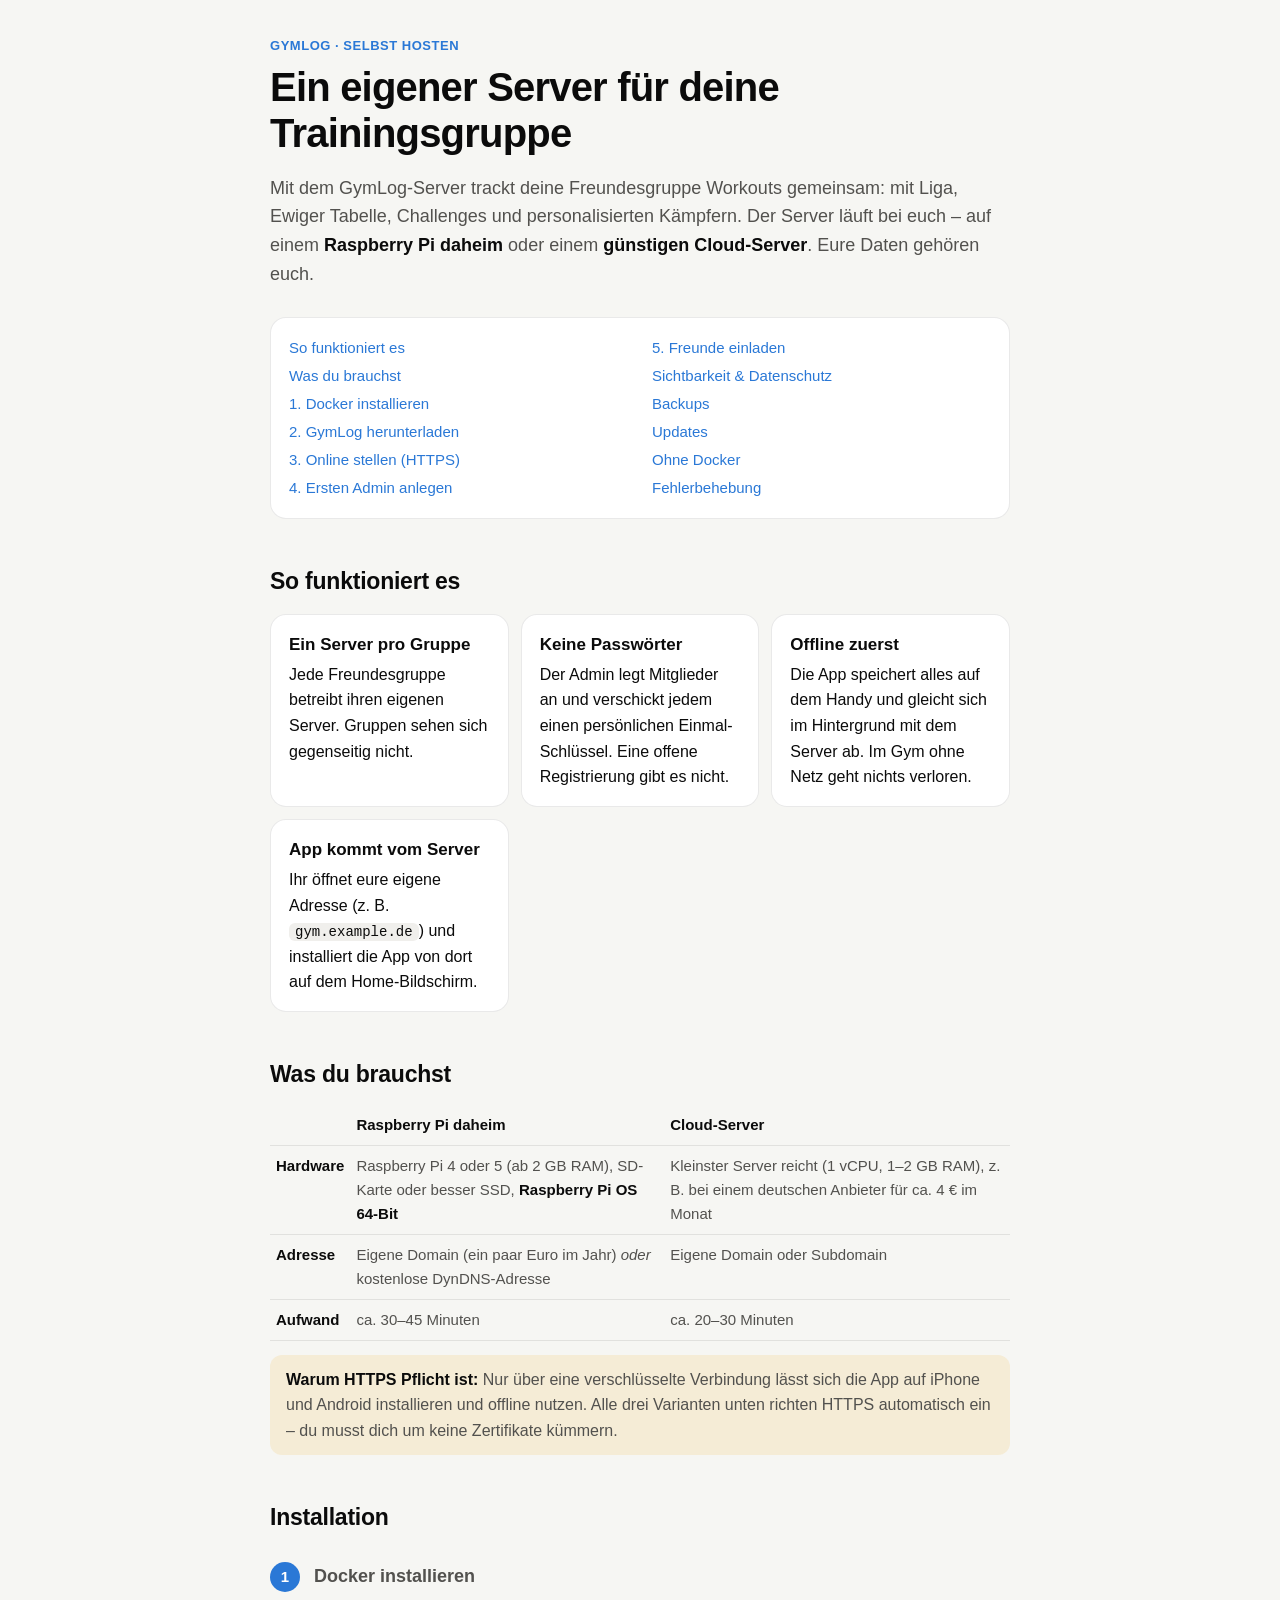
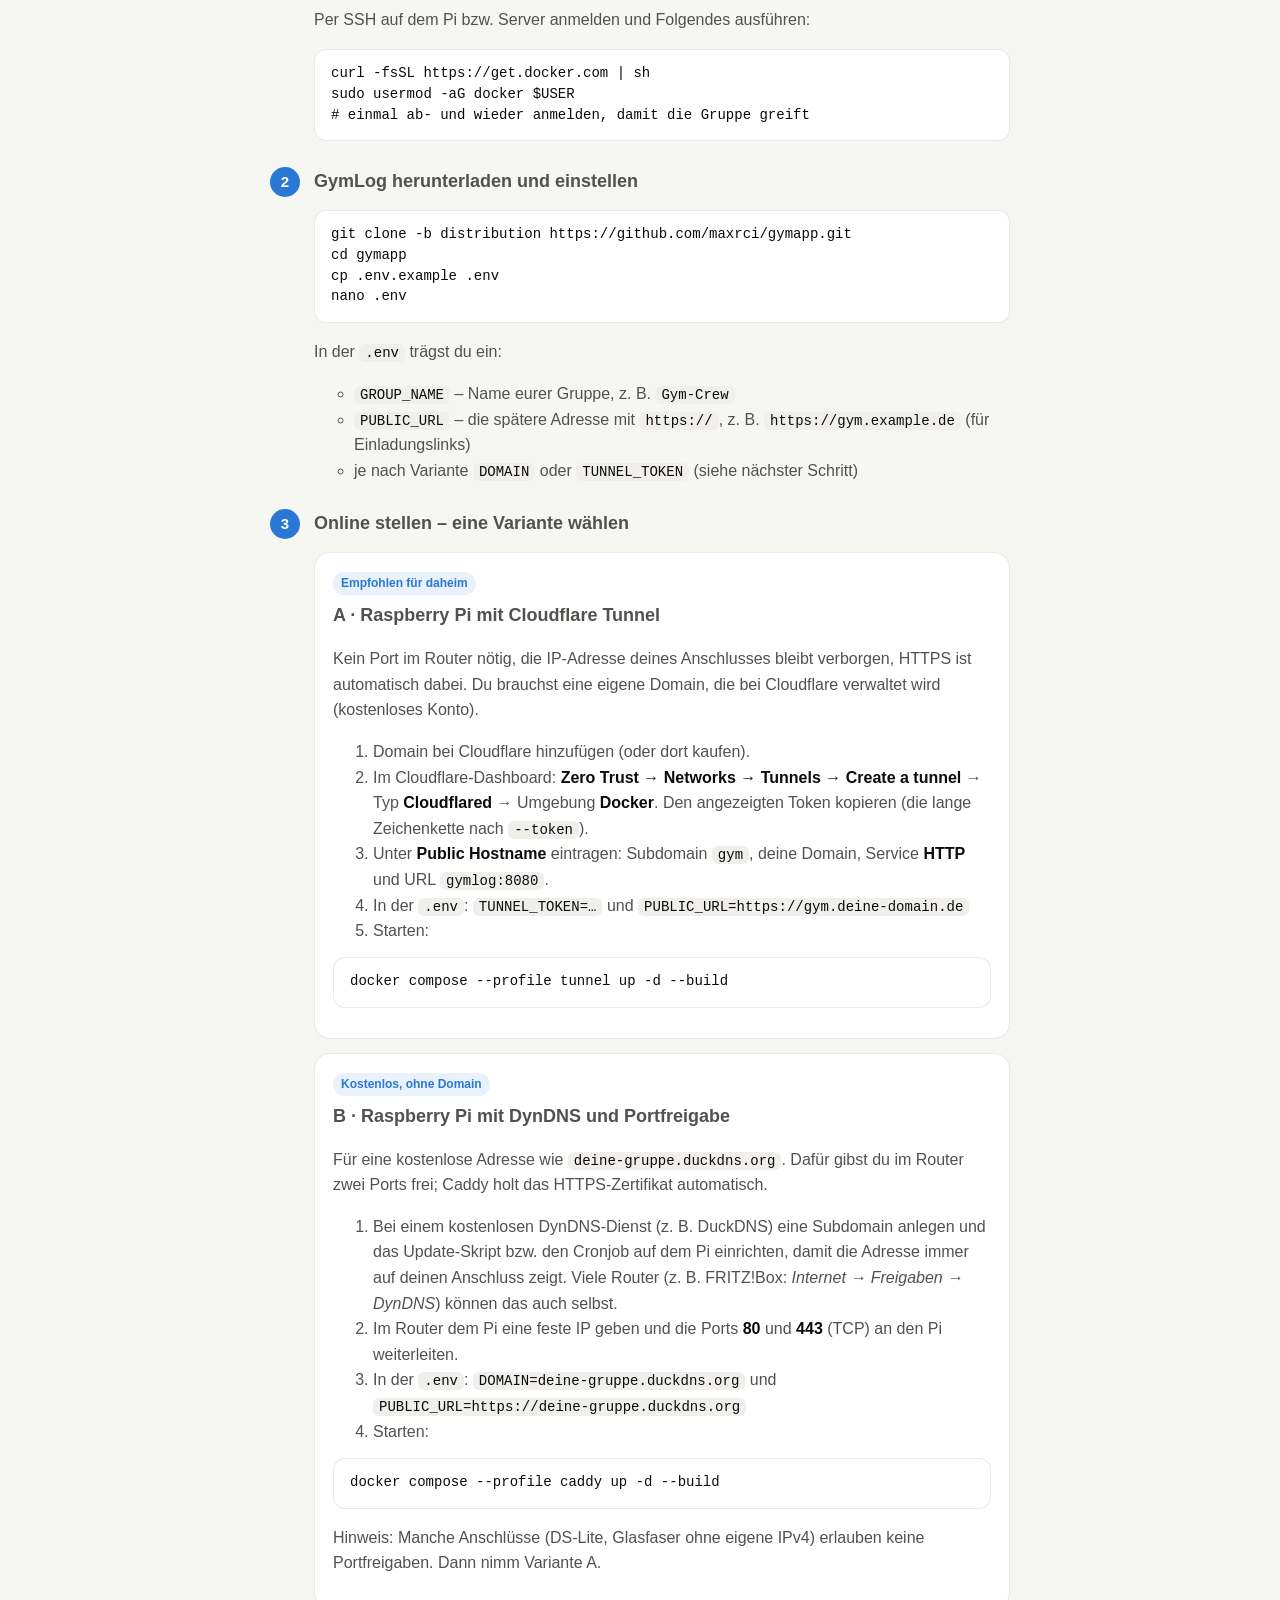
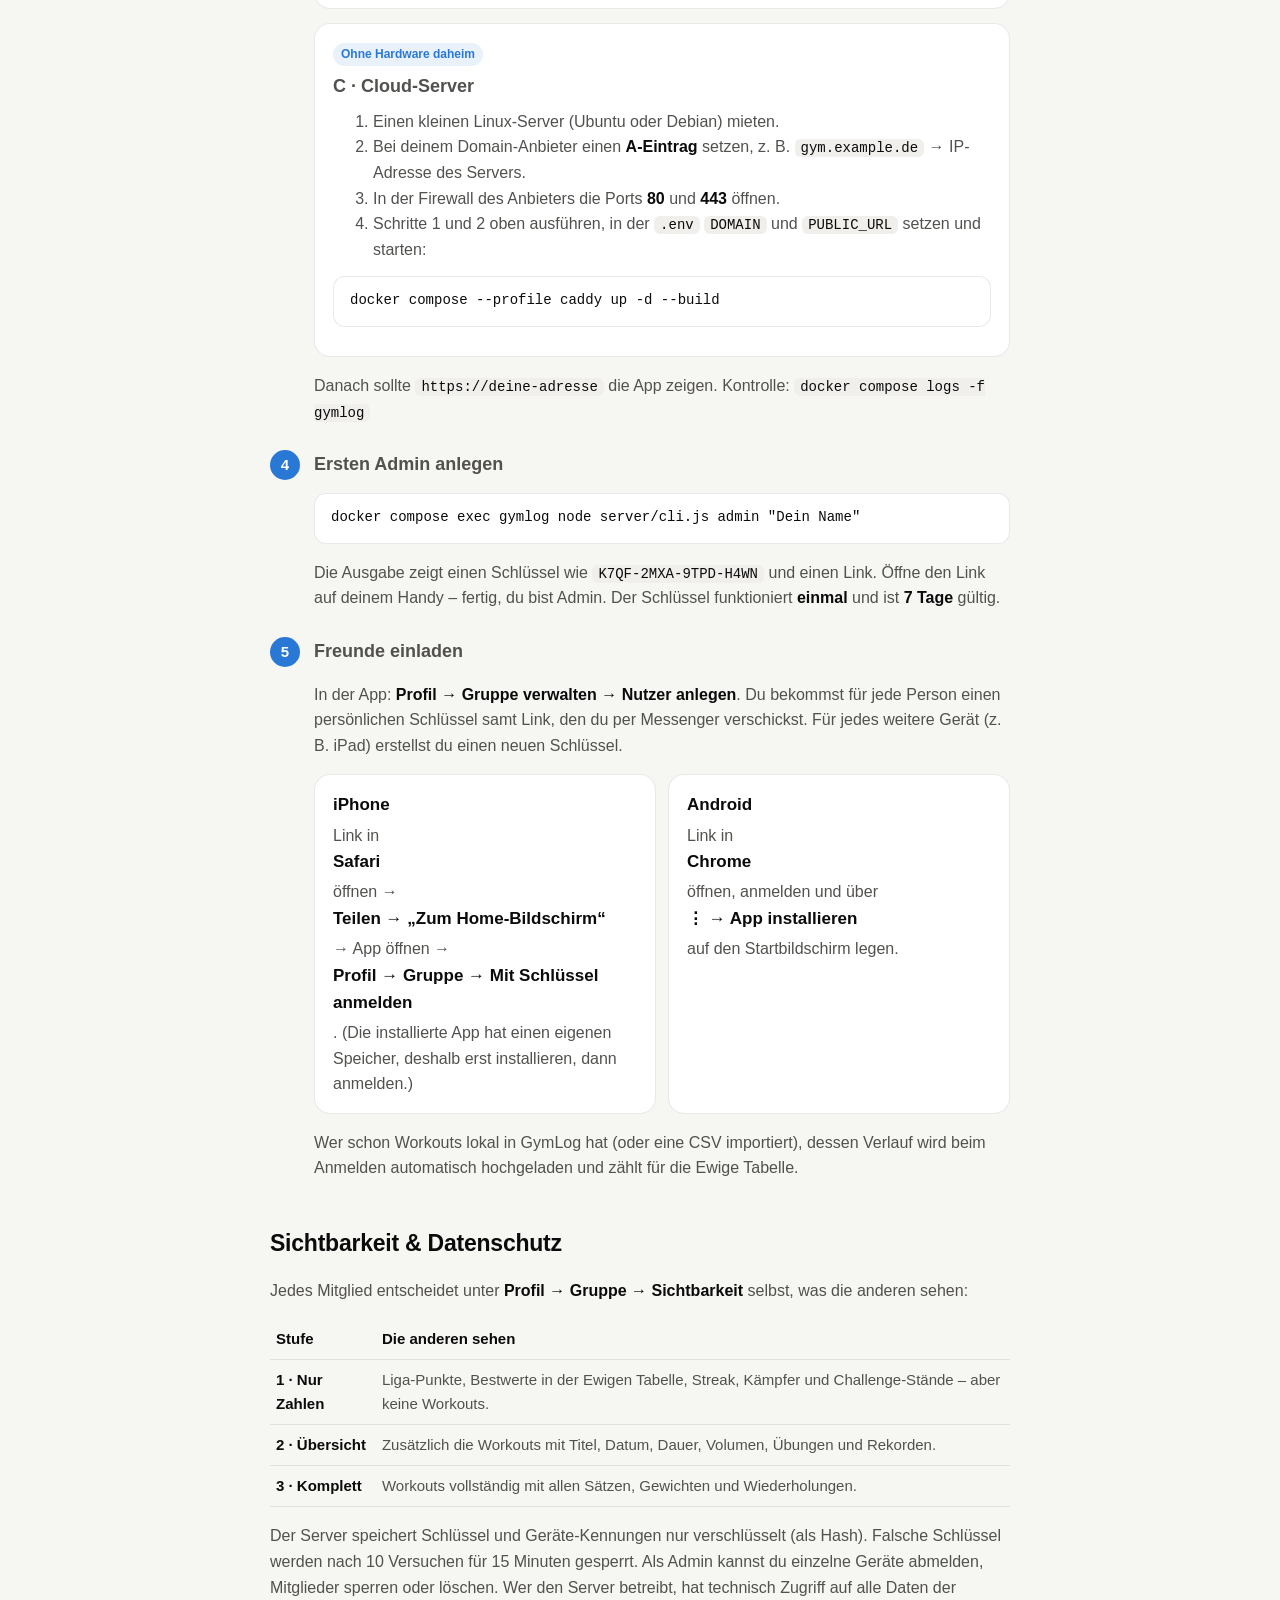
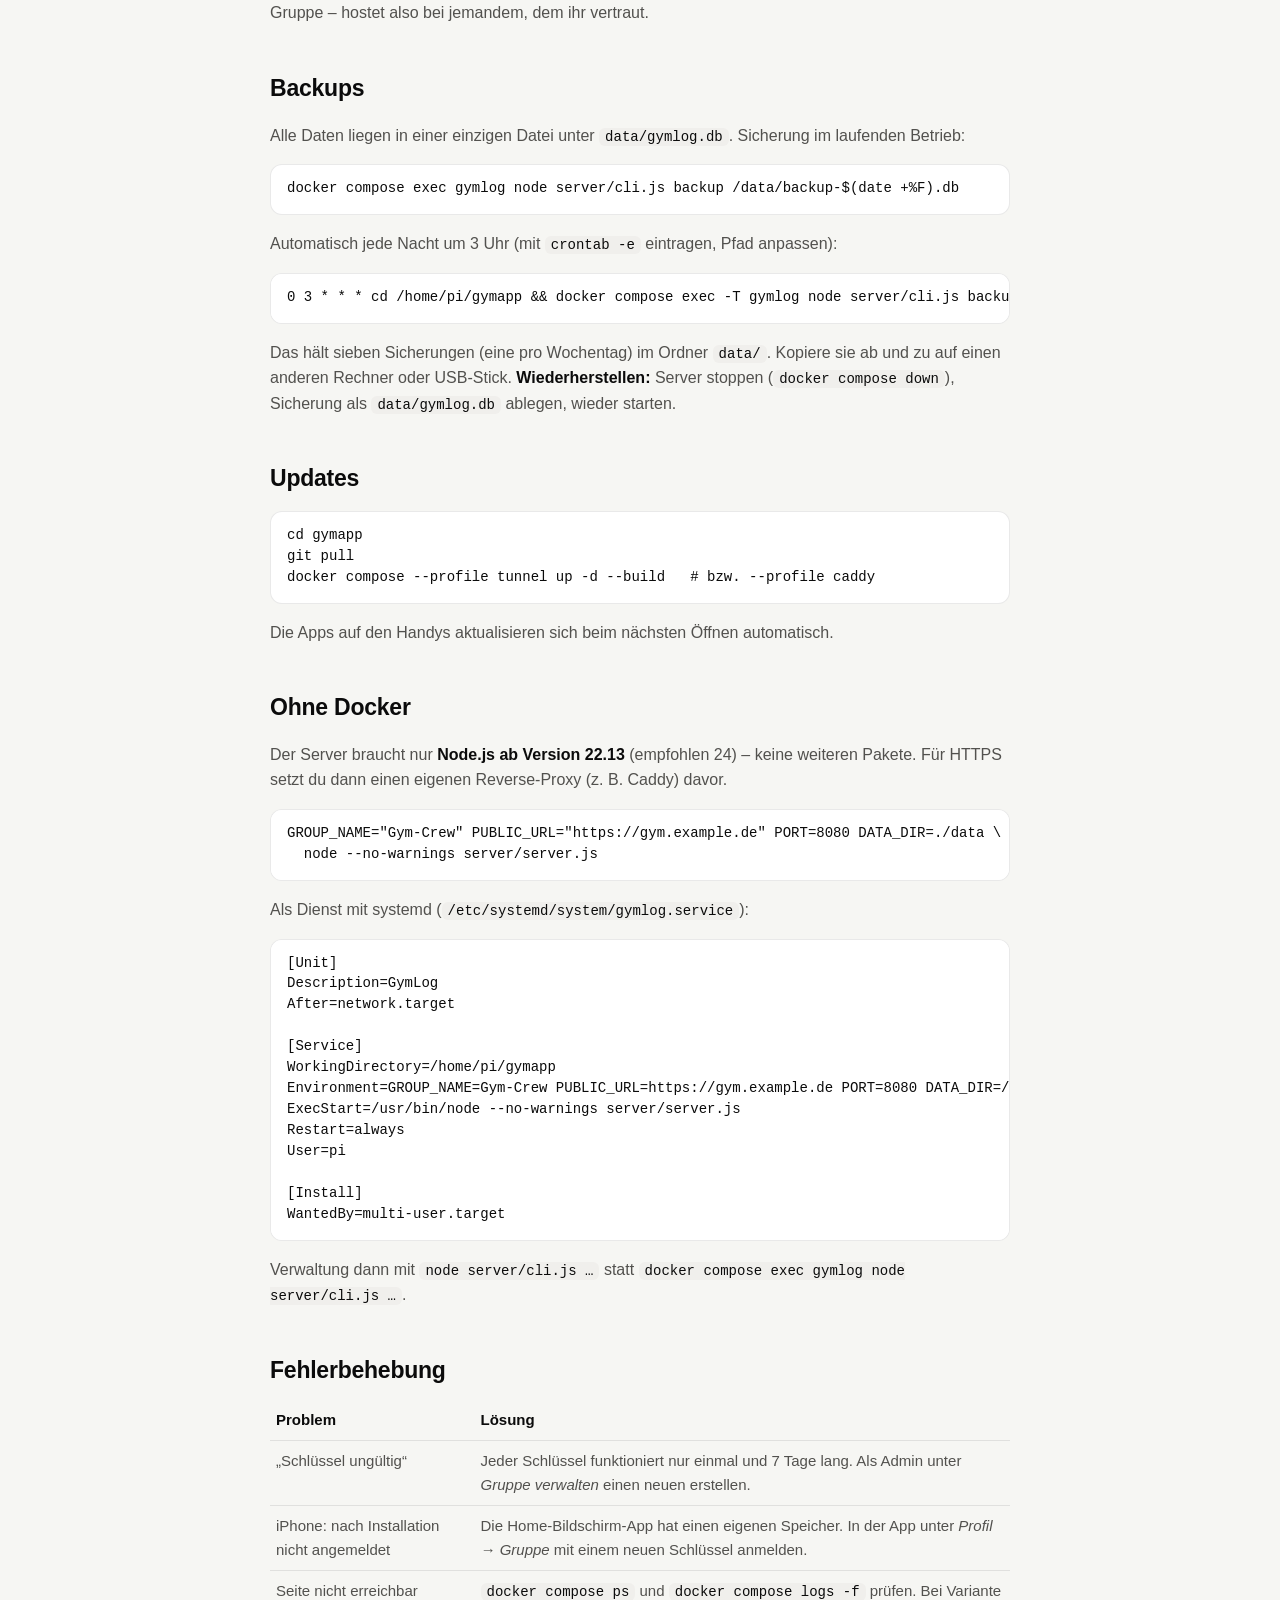
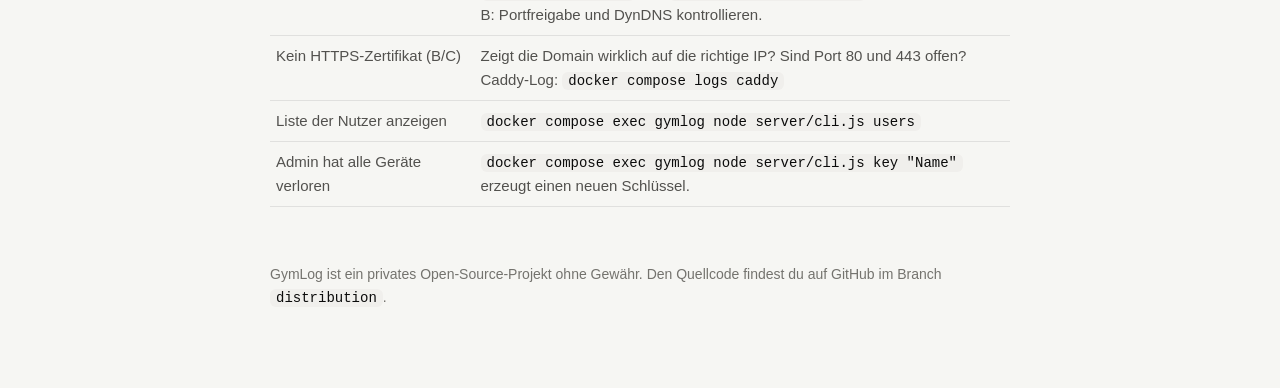
==== selfhost.html @ ef5fb6f0 "GymLog v3.0 (distribution): Gruppen-Server mit Schlüssel-Login, Sync, Liga, Ewiger Tabelle und Chall" ====
<!doctype html>
<html lang="de">
<head>
<meta charset="utf-8">
<meta name="viewport" content="width=device-width, initial-scale=1">
<title>GymLog selbst hosten – Anleitung für Freundesgruppen</title>
<meta name="description" content="Eigener GymLog-Server für deine Trainingsgruppe: auf dem Raspberry Pi daheim oder einem Cloud-Server.">
<link rel="icon" href="icons/icon-192.png">
<style>
  :root { --bg: #0e0e0d; --surface: #1a1a19; --surface-2: #232322; --line: rgba(255,255,255,.09); --text: #f0efec; --text-2: #c3c2b7; --muted: #898781; --accent: #3987e5; --accent-soft: rgba(57,135,229,.16); --gold: #fab219; --warn-soft: rgba(250,178,25,.12); }
  @media (prefers-color-scheme: light) { :root { --bg: #f6f6f3; --surface: #fff; --surface-2: #f0efec; --line: rgba(11,11,11,.09); --text: #0b0b0b; --text-2: #52514e; --muted: #74736e; --accent: #2a78d6; --accent-soft: rgba(42,120,214,.1); --gold: #b07400; --warn-soft: rgba(237,161,0,.12); } }
  * { box-sizing: border-box; }
  body { margin: 0; background: var(--bg); color: var(--text); font: 16px/1.6 -apple-system, BlinkMacSystemFont, "Segoe UI", Roboto, sans-serif; }
  main { max-width: 780px; margin: 0 auto; padding: 32px 20px 80px; }
  header { margin-bottom: 28px; }
  header small { color: var(--accent); font-weight: 700; letter-spacing: .04em; text-transform: uppercase; font-size: 13px; }
  h1 { font-size: clamp(28px, 6vw, 40px); line-height: 1.15; margin: 6px 0 10px; letter-spacing: -.02em; }
  h2 { font-size: 23px; margin: 44px 0 12px; letter-spacing: -.01em; }
  h3 { font-size: 18px; margin: 26px 0 8px; }
  p, li { color: var(--text-2); }
  b, strong { color: var(--text); }
  a { color: var(--accent); }
  code { font: 14px ui-monospace, SFMono-Regular, Menlo, monospace; background: var(--surface-2); padding: 1px 6px; border-radius: 6px; color: var(--text); }
  pre { background: var(--surface); border: 1px solid var(--line); border-radius: 12px; padding: 14px 16px; overflow-x: auto; font: 13.5px/1.55 ui-monospace, SFMono-Regular, Menlo, monospace; color: var(--text); }
  pre code { background: none; padding: 0; }
  .lead { font-size: 18px; }
  .card { background: var(--surface); border: 1px solid var(--line); border-radius: 16px; padding: 16px 18px; margin: 14px 0; }
  .note { background: var(--warn-soft); border-radius: 12px; padding: 12px 16px; margin: 14px 0; color: var(--text-2); }
  .grid { display: grid; grid-template-columns: repeat(auto-fit, minmax(210px, 1fr)); gap: 12px; margin: 14px 0; }
  .grid .card { margin: 0; }
  .grid .card b { display: block; font-size: 17px; margin-bottom: 4px; }
  .tag { display: inline-block; font-size: 12px; font-weight: 700; background: var(--accent-soft); color: var(--accent); padding: 2px 8px; border-radius: 99px; margin-bottom: 6px; }
  ol.steps { counter-reset: s; list-style: none; padding: 0; }
  ol.steps > li { counter-increment: s; position: relative; padding-left: 44px; margin: 18px 0; }
  ol.steps > li::before { content: counter(s); position: absolute; left: 0; top: 0; width: 30px; height: 30px; border-radius: 50%; background: var(--accent); color: #fff; font-weight: 800; display: grid; place-items: center; font-size: 15px; }
  nav.toc { columns: 2; column-gap: 24px; font-size: 15px; }
  nav.toc a { display: block; padding: 2px 0; text-decoration: none; }
  table { width: 100%; border-collapse: collapse; font-size: 15px; }
  th, td { text-align: left; padding: 8px 6px; border-bottom: 1px solid var(--line); vertical-align: top; color: var(--text-2); }
  th { color: var(--text); }
  footer { margin-top: 56px; color: var(--muted); font-size: 14px; }
</style>
</head>
<body>
<main>
<header>
  <small>GymLog · Selbst hosten</small>
  <h1>Ein eigener Server für deine Trainingsgruppe</h1>
  <p class="lead">Mit dem GymLog-Server trackt deine Freundesgruppe Workouts gemeinsam: mit Liga, Ewiger Tabelle, Challenges und personalisierten Kämpfern. Der Server läuft bei euch – auf einem <b>Raspberry Pi daheim</b> oder einem <b>günstigen Cloud-Server</b>. Eure Daten gehören euch.</p>
</header>

<nav class="toc card">
  <a href="#prinzip">So funktioniert es</a>
  <a href="#voraussetzungen">Was du brauchst</a>
  <a href="#docker">1. Docker installieren</a>
  <a href="#code">2. GymLog herunterladen</a>
  <a href="#https">3. Online stellen (HTTPS)</a>
  <a href="#admin">4. Ersten Admin anlegen</a>
  <a href="#einladen">5. Freunde einladen</a>
  <a href="#sichtbarkeit">Sichtbarkeit & Datenschutz</a>
  <a href="#backup">Backups</a>
  <a href="#update">Updates</a>
  <a href="#ohne-docker">Ohne Docker</a>
  <a href="#probleme">Fehlerbehebung</a>
</nav>

<h2 id="prinzip">So funktioniert es</h2>
<div class="grid">
  <div class="card"><b>Ein Server pro Gruppe</b>Jede Freundesgruppe betreibt ihren eigenen Server. Gruppen sehen sich gegenseitig nicht.</div>
  <div class="card"><b>Keine Passwörter</b>Der Admin legt Mitglieder an und verschickt jedem einen persönlichen Einmal-Schlüssel. Eine offene Registrierung gibt es nicht.</div>
  <div class="card"><b>Offline zuerst</b>Die App speichert alles auf dem Handy und gleicht sich im Hintergrund mit dem Server ab. Im Gym ohne Netz geht nichts verloren.</div>
  <div class="card"><b>App kommt vom Server</b>Ihr öffnet eure eigene Adresse (z. B. <code>gym.example.de</code>) und installiert die App von dort auf dem Home-Bildschirm.</div>
</div>

<h2 id="voraussetzungen">Was du brauchst</h2>
<table>
  <tr><th></th><th>Raspberry Pi daheim</th><th>Cloud-Server</th></tr>
  <tr><td><b>Hardware</b></td><td>Raspberry Pi 4 oder 5 (ab 2 GB RAM), SD-Karte oder besser SSD, <b>Raspberry Pi OS 64-Bit</b></td><td>Kleinster Server reicht (1 vCPU, 1–2 GB RAM), z. B. bei einem deutschen Anbieter für ca. 4 € im Monat</td></tr>
  <tr><td><b>Adresse</b></td><td>Eigene Domain (ein paar Euro im Jahr) <i>oder</i> kostenlose DynDNS-Adresse</td><td>Eigene Domain oder Subdomain</td></tr>
  <tr><td><b>Aufwand</b></td><td>ca. 30–45 Minuten</td><td>ca. 20–30 Minuten</td></tr>
</table>
<div class="note"><b>Warum HTTPS Pflicht ist:</b> Nur über eine verschlüsselte Verbindung lässt sich die App auf iPhone und Android installieren und offline nutzen. Alle drei Varianten unten richten HTTPS automatisch ein – du musst dich um keine Zertifikate kümmern.</div>

<h2>Installation</h2>
<ol class="steps">
<li id="docker"><h3>Docker installieren</h3>
<p>Per SSH auf dem Pi bzw. Server anmelden und Folgendes ausführen:</p>
<pre><code>curl -fsSL https://get.docker.com | sh
sudo usermod -aG docker $USER
# einmal ab- und wieder anmelden, damit die Gruppe greift</code></pre>
</li>

<li id="code"><h3>GymLog herunterladen und einstellen</h3>
<pre><code>git clone -b distribution https://github.com/maxrci/gymapp.git
cd gymapp
cp .env.example .env
nano .env</code></pre>
<p>In der <code>.env</code> trägst du ein:</p>
<ul>
  <li><code>GROUP_NAME</code> – Name eurer Gruppe, z. B. <code>Gym-Crew</code></li>
  <li><code>PUBLIC_URL</code> – die spätere Adresse mit <code>https://</code>, z. B. <code>https://gym.example.de</code> (für Einladungslinks)</li>
  <li>je nach Variante <code>DOMAIN</code> oder <code>TUNNEL_TOKEN</code> (siehe nächster Schritt)</li>
</ul>
</li>

<li id="https"><h3>Online stellen – eine Variante wählen</h3>

<div class="card"><span class="tag">Empfohlen für daheim</span>
<h3 style="margin-top:0">A · Raspberry Pi mit Cloudflare Tunnel</h3>
<p>Kein Port im Router nötig, die IP-Adresse deines Anschlusses bleibt verborgen, HTTPS ist automatisch dabei. Du brauchst eine eigene Domain, die bei Cloudflare verwaltet wird (kostenloses Konto).</p>
<ol>
  <li>Domain bei Cloudflare hinzufügen (oder dort kaufen).</li>
  <li>Im Cloudflare-Dashboard: <b>Zero Trust → Networks → Tunnels → Create a tunnel</b> → Typ <b>Cloudflared</b> → Umgebung <b>Docker</b>. Den angezeigten Token kopieren (die lange Zeichenkette nach <code>--token</code>).</li>
  <li>Unter <b>Public Hostname</b> eintragen: Subdomain <code>gym</code>, deine Domain, Service <b>HTTP</b> und URL <code>gymlog:8080</code>.</li>
  <li>In der <code>.env</code>: <code>TUNNEL_TOKEN=…</code> und <code>PUBLIC_URL=https://gym.deine-domain.de</code></li>
  <li>Starten:</li>
</ol>
<pre><code>docker compose --profile tunnel up -d --build</code></pre>
</div>

<div class="card"><span class="tag">Kostenlos, ohne Domain</span>
<h3 style="margin-top:0">B · Raspberry Pi mit DynDNS und Portfreigabe</h3>
<p>Für eine kostenlose Adresse wie <code>deine-gruppe.duckdns.org</code>. Dafür gibst du im Router zwei Ports frei; Caddy holt das HTTPS-Zertifikat automatisch.</p>
<ol>
  <li>Bei einem kostenlosen DynDNS-Dienst (z. B. DuckDNS) eine Subdomain anlegen und das Update-Skript bzw. den Cronjob auf dem Pi einrichten, damit die Adresse immer auf deinen Anschluss zeigt. Viele Router (z. B. FRITZ!Box: <i>Internet → Freigaben → DynDNS</i>) können das auch selbst.</li>
  <li>Im Router dem Pi eine feste IP geben und die Ports <b>80</b> und <b>443</b> (TCP) an den Pi weiterleiten.</li>
  <li>In der <code>.env</code>: <code>DOMAIN=deine-gruppe.duckdns.org</code> und <code>PUBLIC_URL=https://deine-gruppe.duckdns.org</code></li>
  <li>Starten:</li>
</ol>
<pre><code>docker compose --profile caddy up -d --build</code></pre>
<p>Hinweis: Manche Anschlüsse (DS-Lite, Glasfaser ohne eigene IPv4) erlauben keine Portfreigaben. Dann nimm Variante A.</p>
</div>

<div class="card"><span class="tag">Ohne Hardware daheim</span>
<h3 style="margin-top:0">C · Cloud-Server</h3>
<ol>
  <li>Einen kleinen Linux-Server (Ubuntu oder Debian) mieten.</li>
  <li>Bei deinem Domain-Anbieter einen <b>A-Eintrag</b> setzen, z. B. <code>gym.example.de</code> → IP-Adresse des Servers.</li>
  <li>In der Firewall des Anbieters die Ports <b>80</b> und <b>443</b> öffnen.</li>
  <li>Schritte 1 und 2 oben ausführen, in der <code>.env</code> <code>DOMAIN</code> und <code>PUBLIC_URL</code> setzen und starten:</li>
</ol>
<pre><code>docker compose --profile caddy up -d --build</code></pre>
</div>

<p>Danach sollte <code>https://deine-adresse</code> die App zeigen. Kontrolle: <code>docker compose logs -f gymlog</code></p>
</li>

<li id="admin"><h3>Ersten Admin anlegen</h3>
<pre><code>docker compose exec gymlog node server/cli.js admin "Dein Name"</code></pre>
<p>Die Ausgabe zeigt einen Schlüssel wie <code>K7QF-2MXA-9TPD-H4WN</code> und einen Link. Öffne den Link auf deinem Handy – fertig, du bist Admin. Der Schlüssel funktioniert <b>einmal</b> und ist <b>7 Tage</b> gültig.</p>
</li>

<li id="einladen"><h3>Freunde einladen</h3>
<p>In der App: <b>Profil → Gruppe verwalten → Nutzer anlegen</b>. Du bekommst für jede Person einen persönlichen Schlüssel samt Link, den du per Messenger verschickst. Für jedes weitere Gerät (z. B. iPad) erstellst du einen neuen Schlüssel.</p>
<div class="grid">
  <div class="card"><b>iPhone</b>Link in <b>Safari</b> öffnen → <b>Teilen → „Zum Home-Bildschirm“</b> → App öffnen → <b>Profil → Gruppe → Mit Schlüssel anmelden</b>. (Die installierte App hat einen eigenen Speicher, deshalb erst installieren, dann anmelden.)</div>
  <div class="card"><b>Android</b>Link in <b>Chrome</b> öffnen, anmelden und über <b>⋮ → App installieren</b> auf den Startbildschirm legen.</div>
</div>
<p>Wer schon Workouts lokal in GymLog hat (oder eine CSV importiert), dessen Verlauf wird beim Anmelden automatisch hochgeladen und zählt für die Ewige Tabelle.</p>
</li>
</ol>

<h2 id="sichtbarkeit">Sichtbarkeit & Datenschutz</h2>
<p>Jedes Mitglied entscheidet unter <b>Profil → Gruppe → Sichtbarkeit</b> selbst, was die anderen sehen:</p>
<table>
  <tr><th>Stufe</th><th>Die anderen sehen</th></tr>
  <tr><td><b>1 · Nur Zahlen</b></td><td>Liga-Punkte, Bestwerte in der Ewigen Tabelle, Streak, Kämpfer und Challenge-Stände – aber keine Workouts.</td></tr>
  <tr><td><b>2 · Übersicht</b></td><td>Zusätzlich die Workouts mit Titel, Datum, Dauer, Volumen, Übungen und Rekorden.</td></tr>
  <tr><td><b>3 · Komplett</b></td><td>Workouts vollständig mit allen Sätzen, Gewichten und Wiederholungen.</td></tr>
</table>
<p>Der Server speichert Schlüssel und Geräte-Kennungen nur verschlüsselt (als Hash). Falsche Schlüssel werden nach 10 Versuchen für 15 Minuten gesperrt. Als Admin kannst du einzelne Geräte abmelden, Mitglieder sperren oder löschen. Wer den Server betreibt, hat technisch Zugriff auf alle Daten der Gruppe – hostet also bei jemandem, dem ihr vertraut.</p>

<h2 id="backup">Backups</h2>
<p>Alle Daten liegen in einer einzigen Datei unter <code>data/gymlog.db</code>. Sicherung im laufenden Betrieb:</p>
<pre><code>docker compose exec gymlog node server/cli.js backup /data/backup-$(date +%F).db</code></pre>
<p>Automatisch jede Nacht um 3 Uhr (mit <code>crontab -e</code> eintragen, Pfad anpassen):</p>
<pre><code>0 3 * * * cd /home/pi/gymapp &amp;&amp; docker compose exec -T gymlog node server/cli.js backup /data/backup-$(date +\%a).db</code></pre>
<p>Das hält sieben Sicherungen (eine pro Wochentag) im Ordner <code>data/</code>. Kopiere sie ab und zu auf einen anderen Rechner oder USB-Stick. <b>Wiederherstellen:</b> Server stoppen (<code>docker compose down</code>), Sicherung als <code>data/gymlog.db</code> ablegen, wieder starten.</p>

<h2 id="update">Updates</h2>
<pre><code>cd gymapp
git pull
docker compose --profile tunnel up -d --build   # bzw. --profile caddy</code></pre>
<p>Die Apps auf den Handys aktualisieren sich beim nächsten Öffnen automatisch.</p>

<h2 id="ohne-docker">Ohne Docker</h2>
<p>Der Server braucht nur <b>Node.js ab Version 22.13</b> (empfohlen 24) – keine weiteren Pakete. Für HTTPS setzt du dann einen eigenen Reverse-Proxy (z. B. Caddy) davor.</p>
<pre><code>GROUP_NAME="Gym-Crew" PUBLIC_URL="https://gym.example.de" PORT=8080 DATA_DIR=./data \
  node --no-warnings server/server.js</code></pre>
<p>Als Dienst mit systemd (<code>/etc/systemd/system/gymlog.service</code>):</p>
<pre><code>[Unit]
Description=GymLog
After=network.target

[Service]
WorkingDirectory=/home/pi/gymapp
Environment=GROUP_NAME=Gym-Crew PUBLIC_URL=https://gym.example.de PORT=8080 DATA_DIR=/home/pi/gymapp/data
ExecStart=/usr/bin/node --no-warnings server/server.js
Restart=always
User=pi

[Install]
WantedBy=multi-user.target</code></pre>
<p>Verwaltung dann mit <code>node server/cli.js …</code> statt <code>docker compose exec gymlog node server/cli.js …</code>.</p>

<h2 id="probleme">Fehlerbehebung</h2>
<table>
  <tr><th>Problem</th><th>Lösung</th></tr>
  <tr><td>„Schlüssel ungültig“</td><td>Jeder Schlüssel funktioniert nur einmal und 7 Tage lang. Als Admin unter <i>Gruppe verwalten</i> einen neuen erstellen.</td></tr>
  <tr><td>iPhone: nach Installation nicht angemeldet</td><td>Die Home-Bildschirm-App hat einen eigenen Speicher. In der App unter <i>Profil → Gruppe</i> mit einem neuen Schlüssel anmelden.</td></tr>
  <tr><td>Seite nicht erreichbar</td><td><code>docker compose ps</code> und <code>docker compose logs -f</code> prüfen. Bei Variante B: Portfreigabe und DynDNS kontrollieren.</td></tr>
  <tr><td>Kein HTTPS-Zertifikat (B/C)</td><td>Zeigt die Domain wirklich auf die richtige IP? Sind Port 80 und 443 offen? Caddy-Log: <code>docker compose logs caddy</code></td></tr>
  <tr><td>Liste der Nutzer anzeigen</td><td><code>docker compose exec gymlog node server/cli.js users</code></td></tr>
  <tr><td>Admin hat alle Geräte verloren</td><td><code>docker compose exec gymlog node server/cli.js key "Name"</code> erzeugt einen neuen Schlüssel.</td></tr>
</table>

<footer>GymLog ist ein privates Open-Source-Projekt ohne Gewähr. Den Quellcode findest du auf GitHub im Branch <code>distribution</code>.</footer>
</main>
</body>
</html>
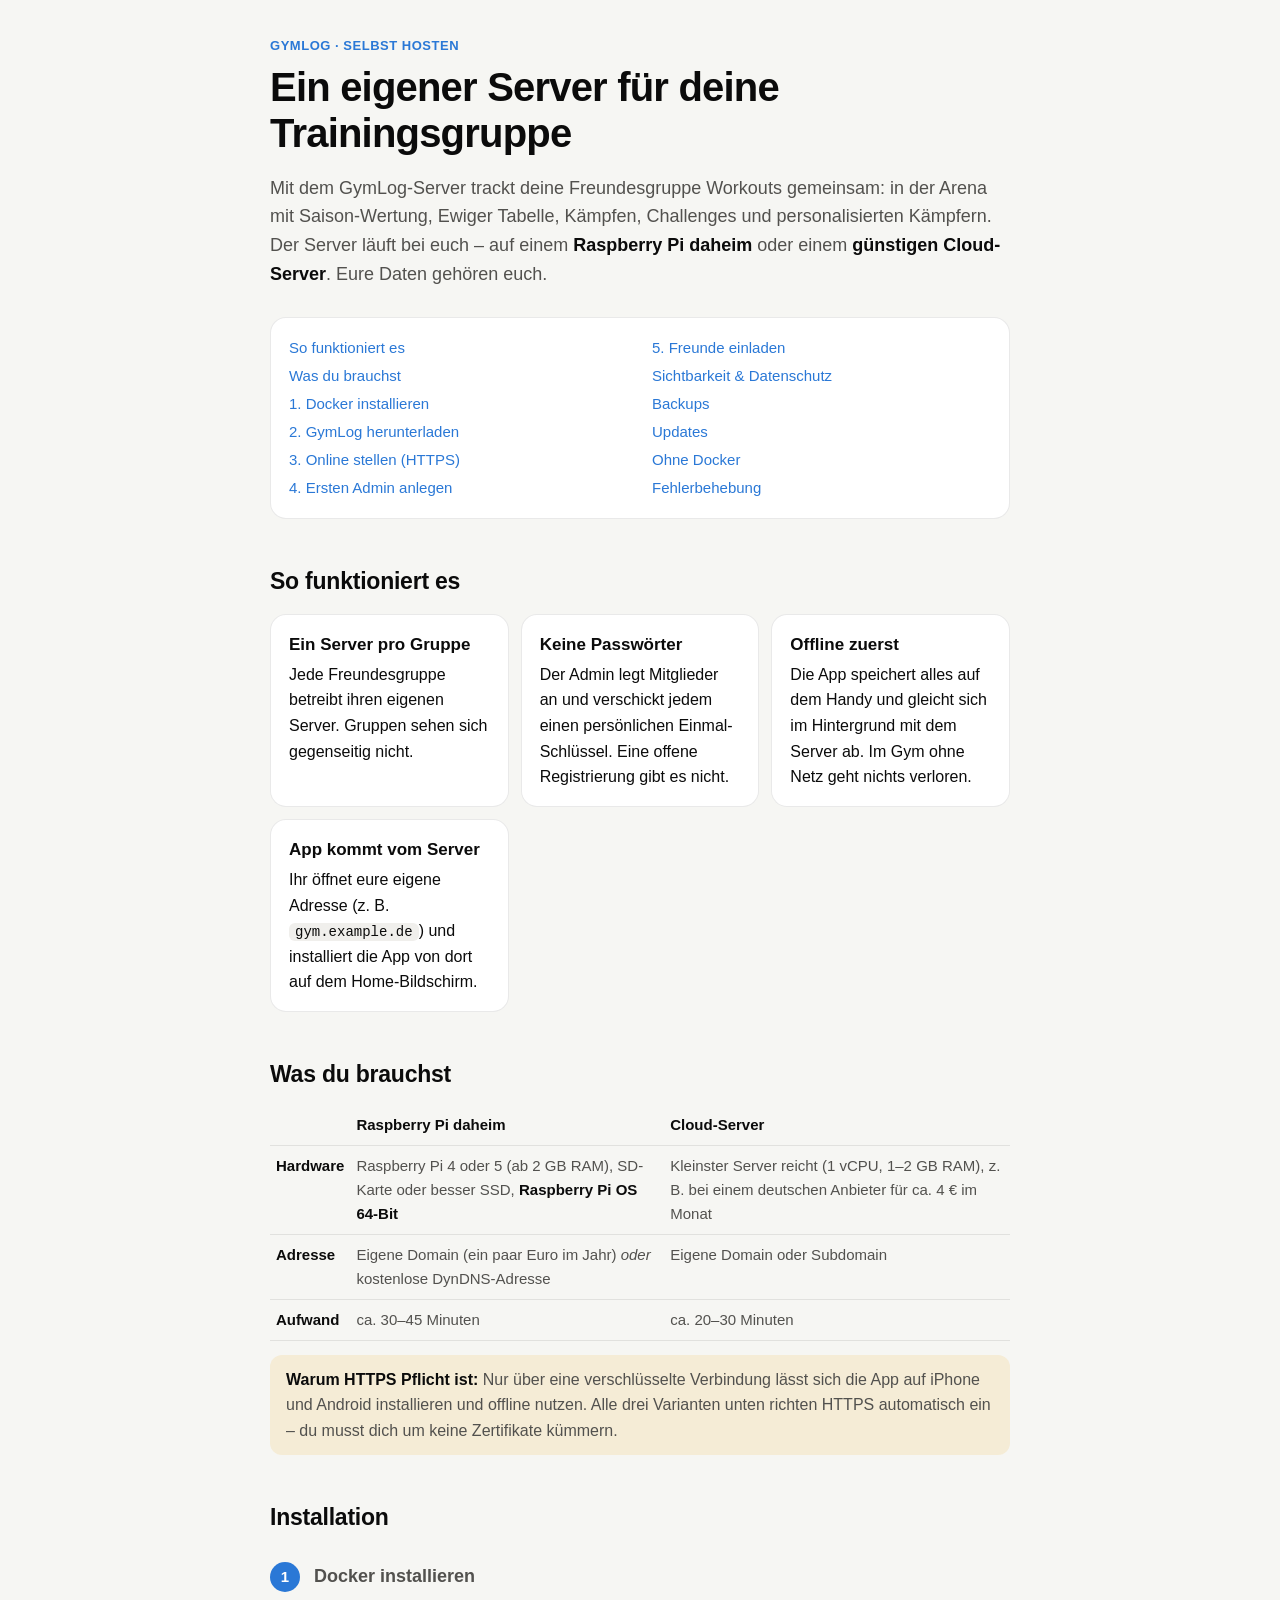
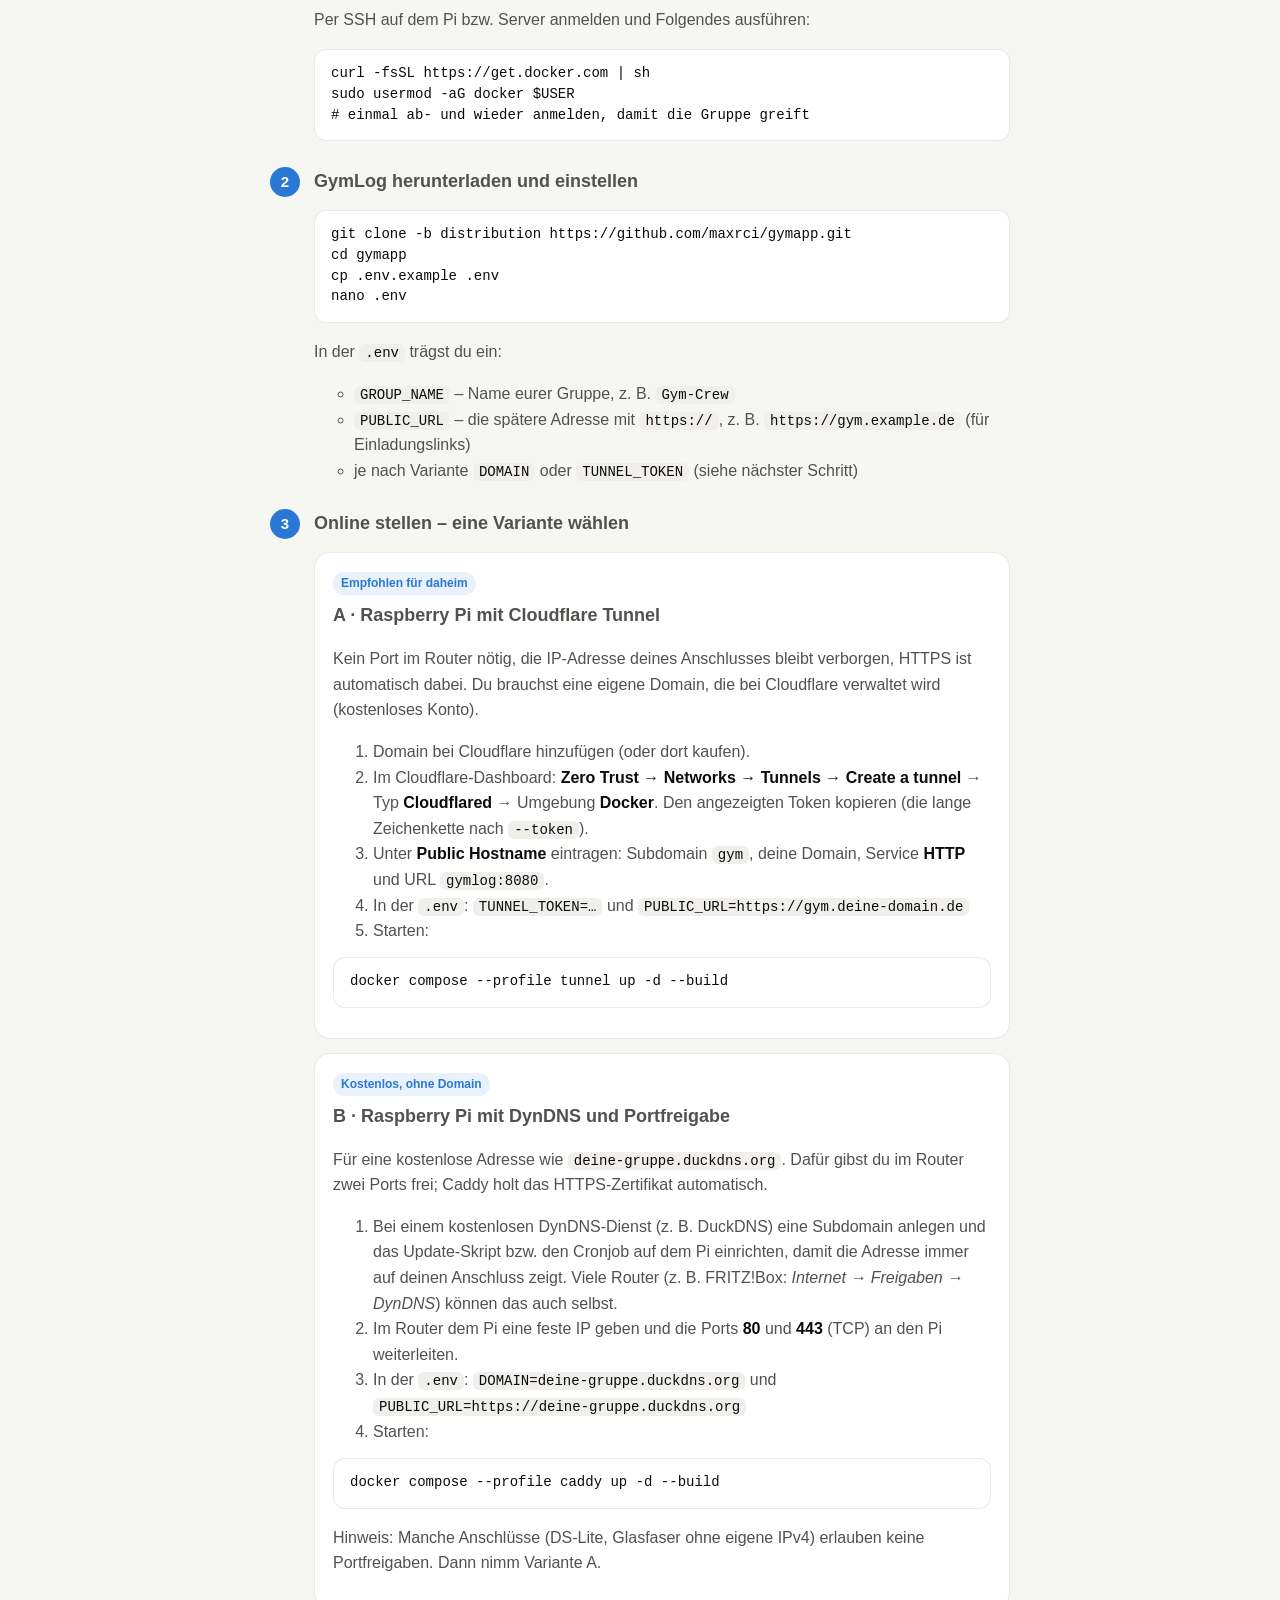
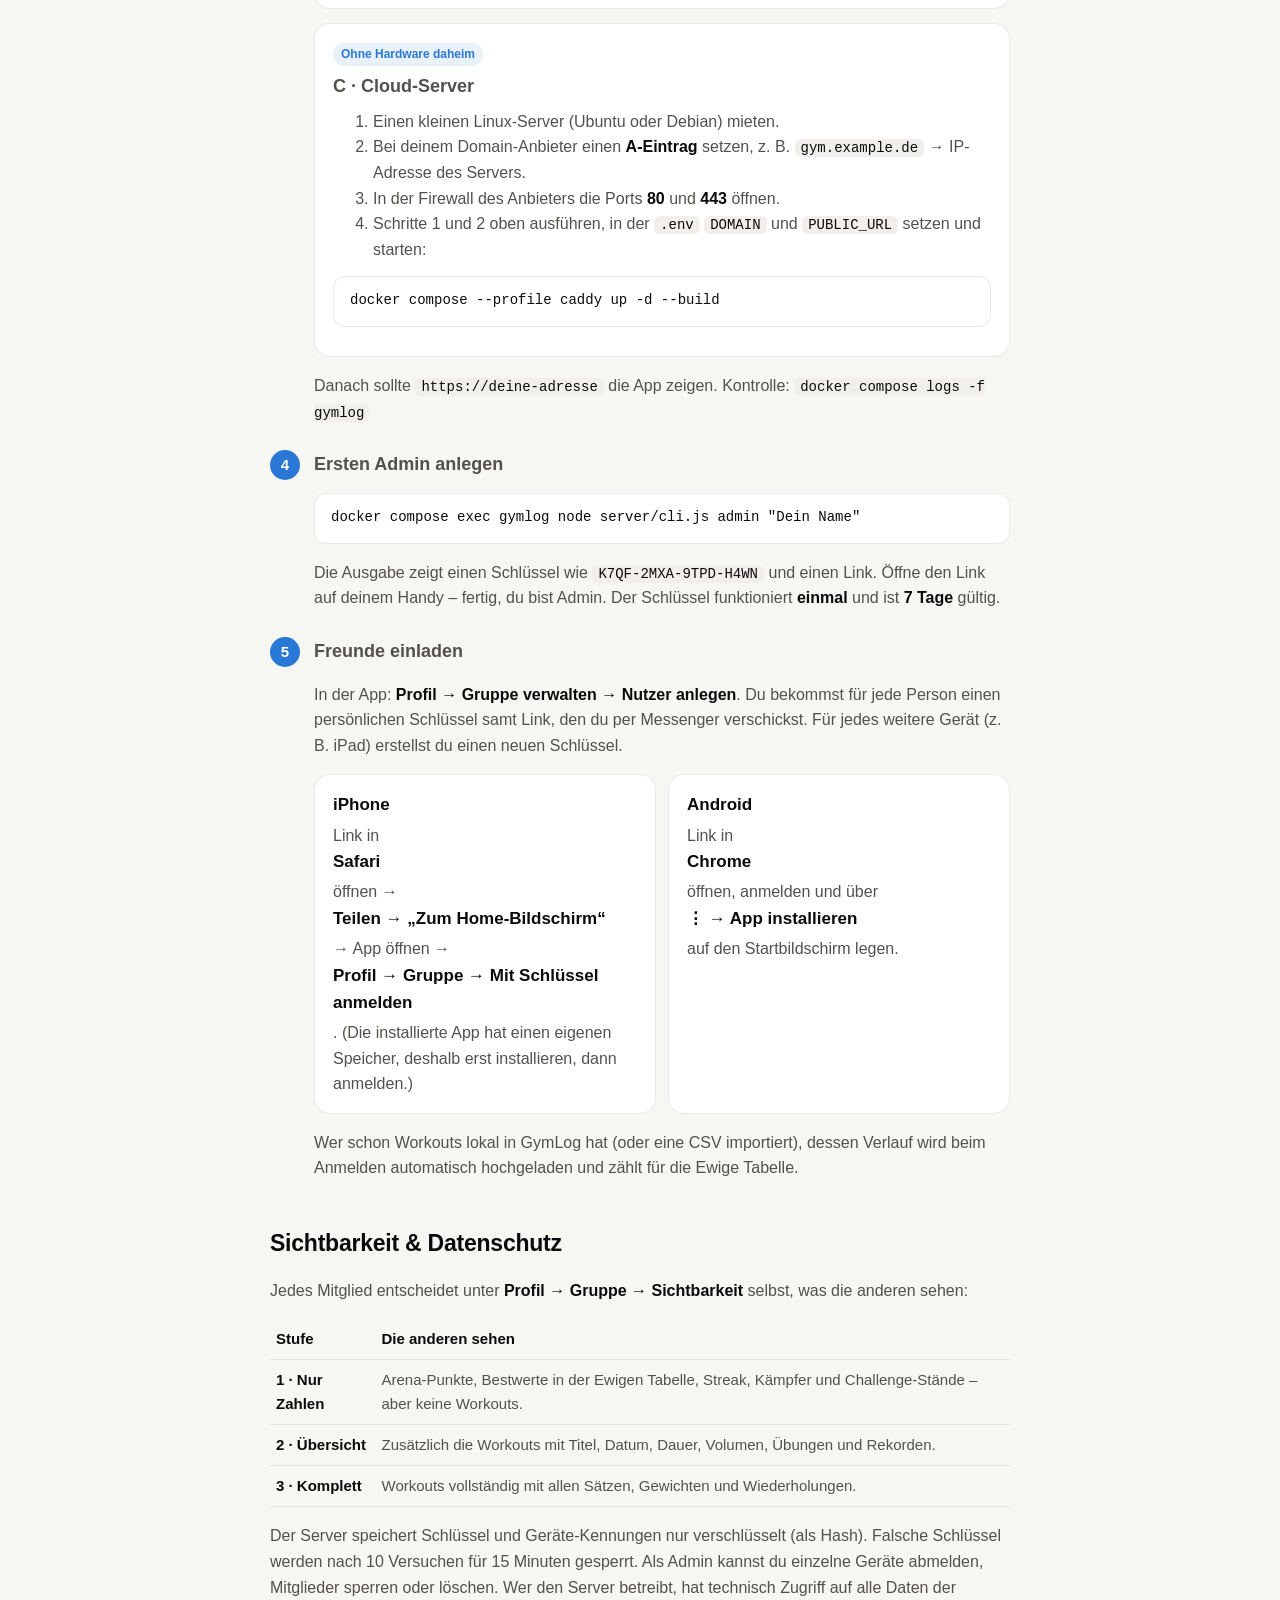
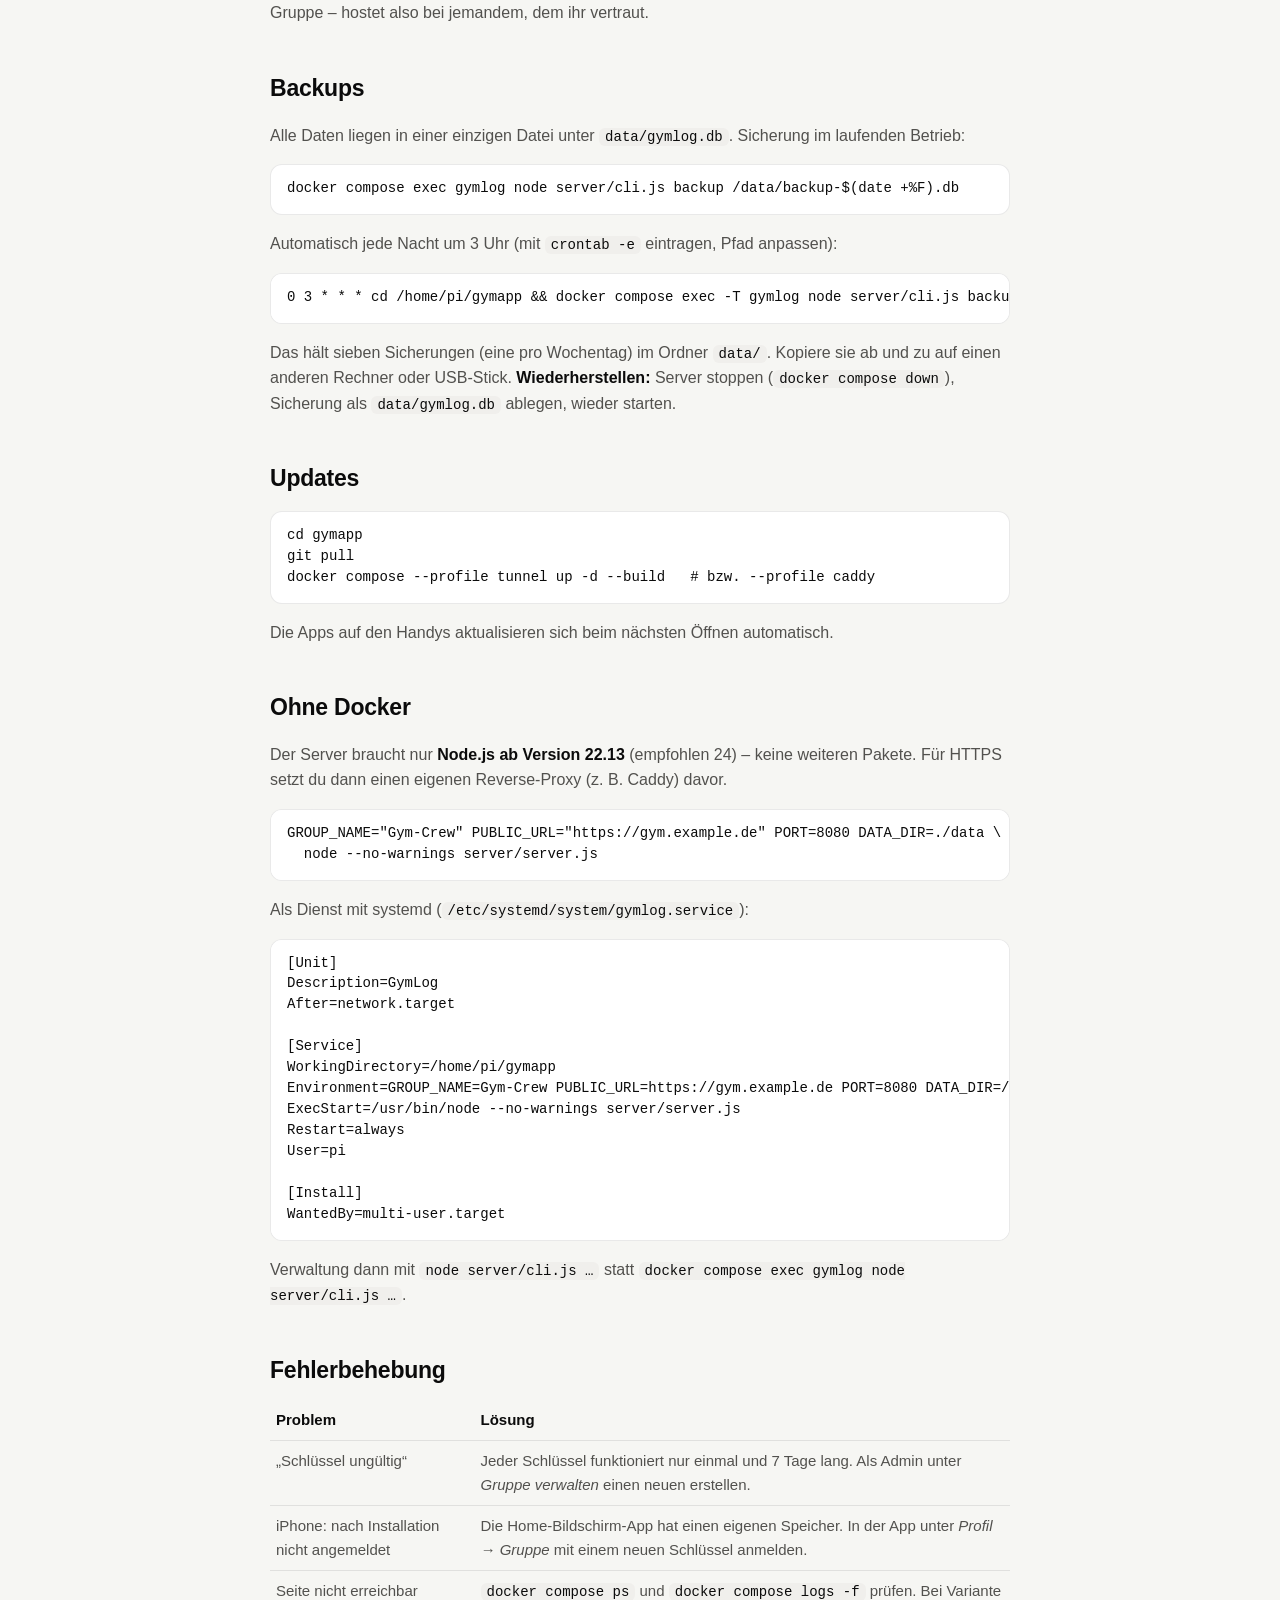
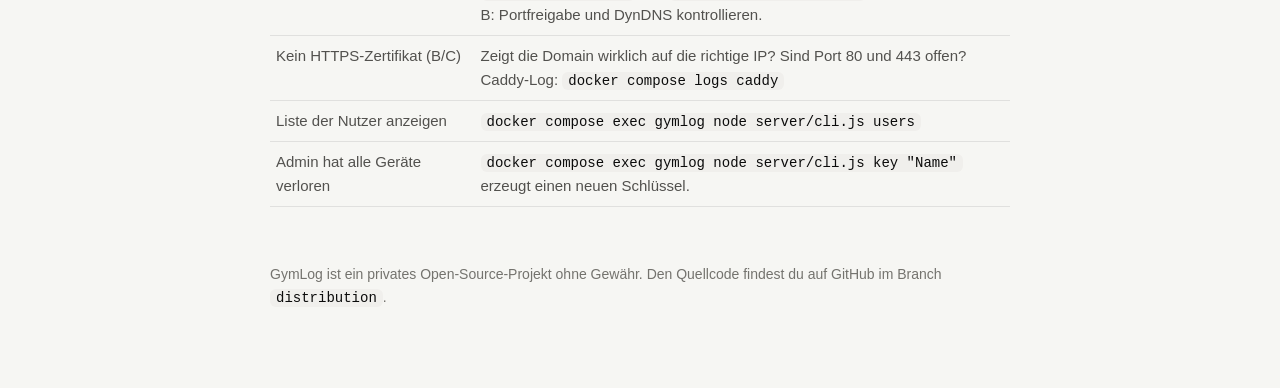
==== commit 628f9245: "GymLog v3.1 (distribution): Liga heißt jetzt Arena, animierte 5-Sekunden-Kämpfe - Kämpfer treten geg" ====
--- a/selfhost.html
+++ b/selfhost.html
@@ -46,7 +46,7 @@
 <header>
   <small>GymLog · Selbst hosten</small>
   <h1>Ein eigener Server für deine Trainingsgruppe</h1>
-  <p class="lead">Mit dem GymLog-Server trackt deine Freundesgruppe Workouts gemeinsam: mit Liga, Ewiger Tabelle, Challenges und personalisierten Kämpfern. Der Server läuft bei euch – auf einem <b>Raspberry Pi daheim</b> oder einem <b>günstigen Cloud-Server</b>. Eure Daten gehören euch.</p>
+  <p class="lead">Mit dem GymLog-Server trackt deine Freundesgruppe Workouts gemeinsam: in der Arena mit Saison-Wertung, Ewiger Tabelle, Kämpfen, Challenges und personalisierten Kämpfern. Der Server läuft bei euch – auf einem <b>Raspberry Pi daheim</b> oder einem <b>günstigen Cloud-Server</b>. Eure Daten gehören euch.</p>
 </header>
 
 <nav class="toc card">
@@ -164,7 +164,7 @@
 <p>Jedes Mitglied entscheidet unter <b>Profil → Gruppe → Sichtbarkeit</b> selbst, was die anderen sehen:</p>
 <table>
   <tr><th>Stufe</th><th>Die anderen sehen</th></tr>
-  <tr><td><b>1 · Nur Zahlen</b></td><td>Liga-Punkte, Bestwerte in der Ewigen Tabelle, Streak, Kämpfer und Challenge-Stände – aber keine Workouts.</td></tr>
+  <tr><td><b>1 · Nur Zahlen</b></td><td>Arena-Punkte, Bestwerte in der Ewigen Tabelle, Streak, Kämpfer und Challenge-Stände – aber keine Workouts.</td></tr>
   <tr><td><b>2 · Übersicht</b></td><td>Zusätzlich die Workouts mit Titel, Datum, Dauer, Volumen, Übungen und Rekorden.</td></tr>
   <tr><td><b>3 · Komplett</b></td><td>Workouts vollständig mit allen Sätzen, Gewichten und Wiederholungen.</td></tr>
 </table>
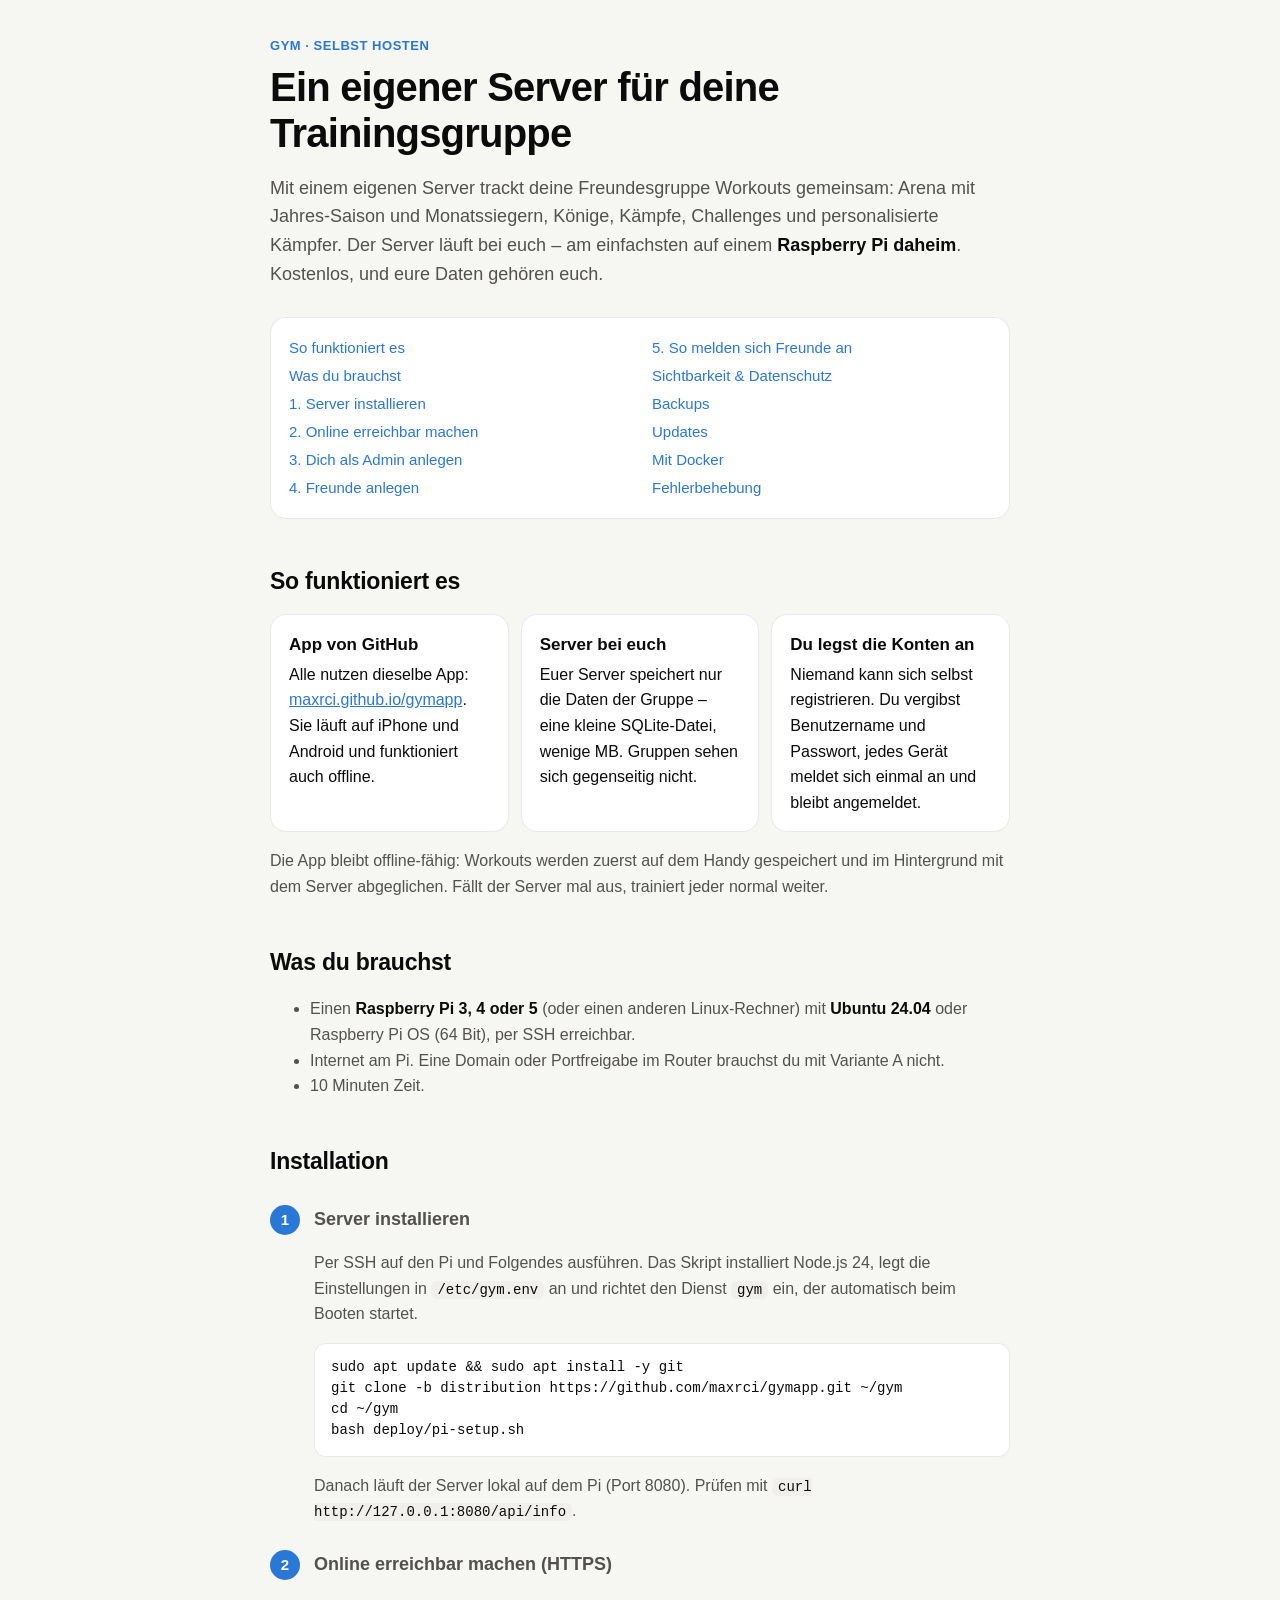
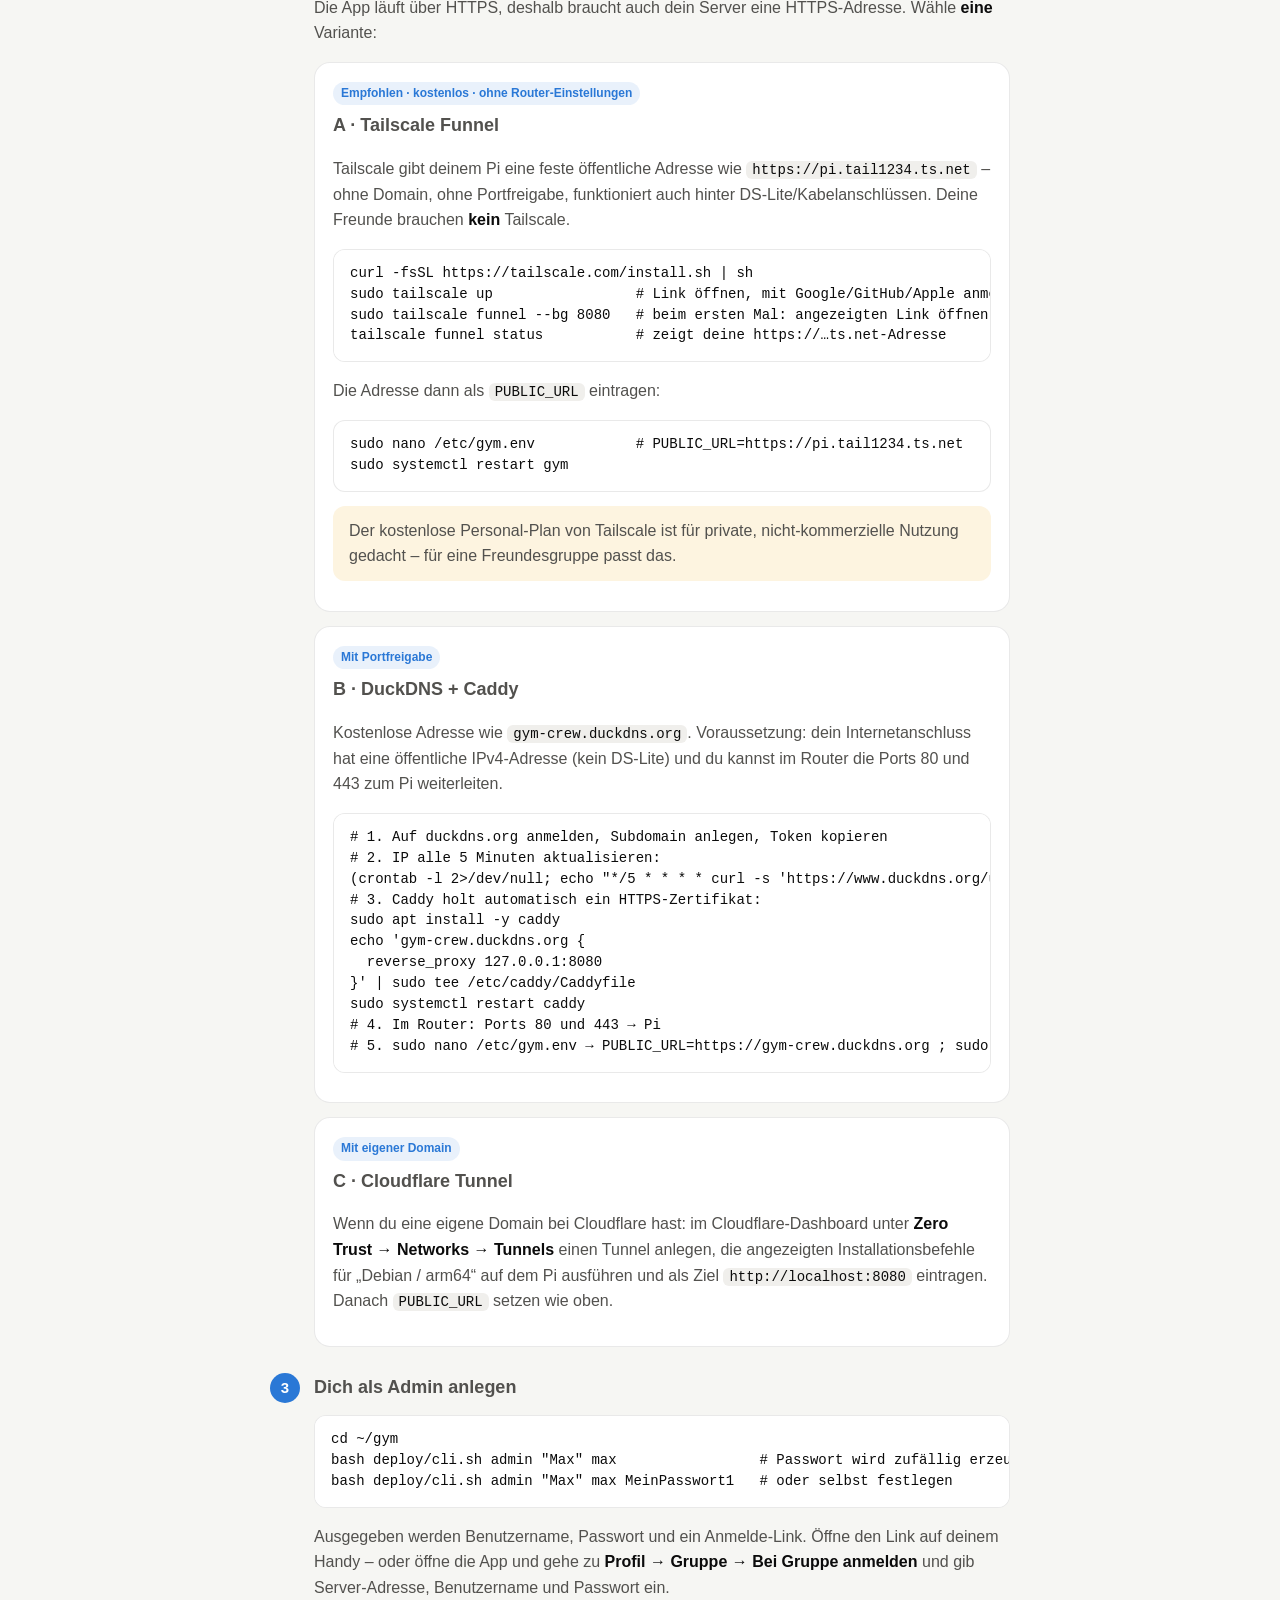
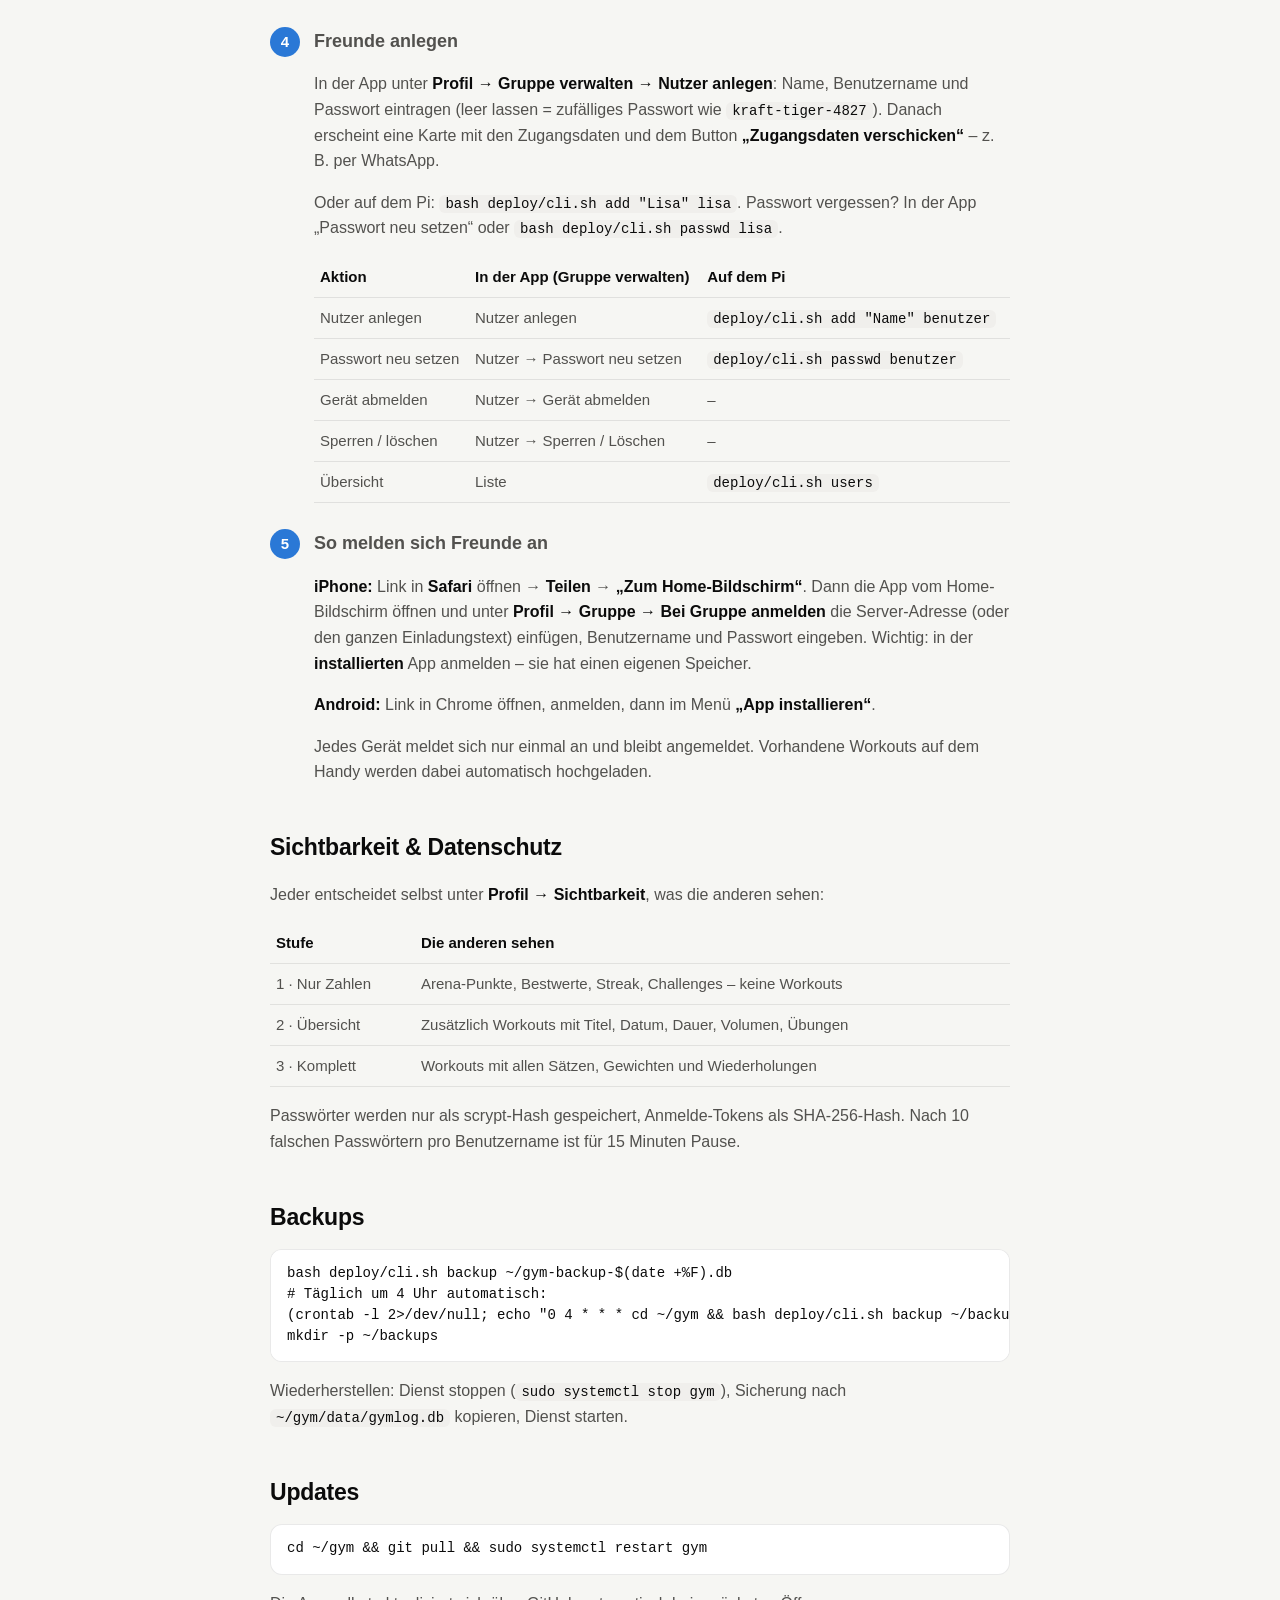
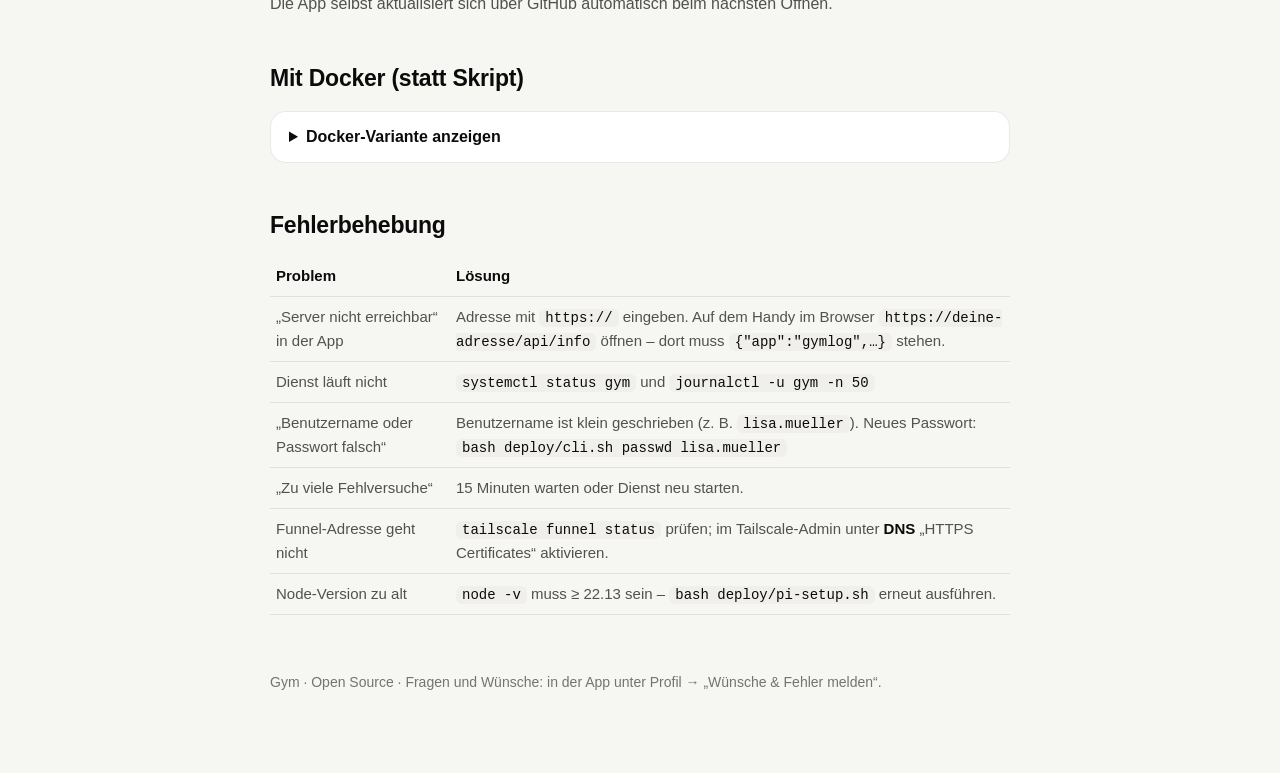
==== commit 1ec6b3ab: "Gym v3.4 (Server): Konten mit Benutzername + Passwort, CORS für die App von GitHub Pages, Pi-Setup (" ====
--- a/selfhost.html
+++ b/selfhost.html
@@ -3,8 +3,8 @@
 <head>
 <meta charset="utf-8">
 <meta name="viewport" content="width=device-width, initial-scale=1">
-<title>GymLog selbst hosten – Anleitung für Freundesgruppen</title>
-<meta name="description" content="Eigener GymLog-Server für deine Trainingsgruppe: auf dem Raspberry Pi daheim oder einem Cloud-Server.">
+<title>Gym selbst hosten – Anleitung für Freundesgruppen</title>
+<meta name="description" content="Eigener Gym-Server für deine Trainingsgruppe: auf dem Raspberry Pi daheim – kostenlos, mit Benutzername und Passwort.">
 <link rel="icon" href="icons/icon-192.png">
 <style>
   :root { --bg: #0e0e0d; --surface: #1a1a19; --surface-2: #232322; --line: rgba(255,255,255,.09); --text: #f0efec; --text-2: #c3c2b7; --muted: #898781; --accent: #3987e5; --accent-soft: rgba(57,135,229,.16); --gold: #fab219; --warn-soft: rgba(250,178,25,.12); }
@@ -38,183 +38,169 @@
   table { width: 100%; border-collapse: collapse; font-size: 15px; }
   th, td { text-align: left; padding: 8px 6px; border-bottom: 1px solid var(--line); vertical-align: top; color: var(--text-2); }
   th { color: var(--text); }
+  details { background: var(--surface); border: 1px solid var(--line); border-radius: 16px; padding: 12px 18px; margin: 14px 0; }
+  summary { cursor: pointer; font-weight: 700; color: var(--text); }
   footer { margin-top: 56px; color: var(--muted); font-size: 14px; }
 </style>
 </head>
 <body>
 <main>
 <header>
-  <small>GymLog · Selbst hosten</small>
+  <small>Gym · Selbst hosten</small>
   <h1>Ein eigener Server für deine Trainingsgruppe</h1>
-  <p class="lead">Mit dem GymLog-Server trackt deine Freundesgruppe Workouts gemeinsam: in der Arena mit Saison-Wertung, Ewiger Tabelle, Kämpfen, Challenges und personalisierten Kämpfern. Der Server läuft bei euch – auf einem <b>Raspberry Pi daheim</b> oder einem <b>günstigen Cloud-Server</b>. Eure Daten gehören euch.</p>
+  <p class="lead">Mit einem eigenen Server trackt deine Freundesgruppe Workouts gemeinsam: Arena mit Jahres-Saison und Monatssiegern, Könige, Kämpfe, Challenges und personalisierte Kämpfer. Der Server läuft bei euch – am einfachsten auf einem <b>Raspberry Pi daheim</b>. Kostenlos, und eure Daten gehören euch.</p>
 </header>
 
 <nav class="toc card">
   <a href="#prinzip">So funktioniert es</a>
   <a href="#voraussetzungen">Was du brauchst</a>
-  <a href="#docker">1. Docker installieren</a>
-  <a href="#code">2. GymLog herunterladen</a>
-  <a href="#https">3. Online stellen (HTTPS)</a>
-  <a href="#admin">4. Ersten Admin anlegen</a>
-  <a href="#einladen">5. Freunde einladen</a>
-  <a href="#sichtbarkeit">Sichtbarkeit & Datenschutz</a>
+  <a href="#install">1. Server installieren</a>
+  <a href="#online">2. Online erreichbar machen</a>
+  <a href="#admin">3. Dich als Admin anlegen</a>
+  <a href="#freunde">4. Freunde anlegen</a>
+  <a href="#anmelden">5. So melden sich Freunde an</a>
+  <a href="#sichtbarkeit">Sichtbarkeit &amp; Datenschutz</a>
   <a href="#backup">Backups</a>
   <a href="#update">Updates</a>
-  <a href="#ohne-docker">Ohne Docker</a>
+  <a href="#docker">Mit Docker</a>
   <a href="#probleme">Fehlerbehebung</a>
 </nav>
 
 <h2 id="prinzip">So funktioniert es</h2>
 <div class="grid">
-  <div class="card"><b>Ein Server pro Gruppe</b>Jede Freundesgruppe betreibt ihren eigenen Server. Gruppen sehen sich gegenseitig nicht.</div>
-  <div class="card"><b>Keine Passwörter</b>Der Admin legt Mitglieder an und verschickt jedem einen persönlichen Einmal-Schlüssel. Eine offene Registrierung gibt es nicht.</div>
-  <div class="card"><b>Offline zuerst</b>Die App speichert alles auf dem Handy und gleicht sich im Hintergrund mit dem Server ab. Im Gym ohne Netz geht nichts verloren.</div>
-  <div class="card"><b>App kommt vom Server</b>Ihr öffnet eure eigene Adresse (z. B. <code>gym.example.de</code>) und installiert die App von dort auf dem Home-Bildschirm.</div>
+  <div class="card"><b>App von GitHub</b>Alle nutzen dieselbe App: <a href="https://maxrci.github.io/gymapp/">maxrci.github.io/gymapp</a>. Sie läuft auf iPhone und Android und funktioniert auch offline.</div>
+  <div class="card"><b>Server bei euch</b>Euer Server speichert nur die Daten der Gruppe – eine kleine SQLite-Datei, wenige MB. Gruppen sehen sich gegenseitig nicht.</div>
+  <div class="card"><b>Du legst die Konten an</b>Niemand kann sich selbst registrieren. Du vergibst Benutzername und Passwort, jedes Gerät meldet sich einmal an und bleibt angemeldet.</div>
 </div>
+<p>Die App bleibt offline-fähig: Workouts werden zuerst auf dem Handy gespeichert und im Hintergrund mit dem Server abgeglichen. Fällt der Server mal aus, trainiert jeder normal weiter.</p>
 
 <h2 id="voraussetzungen">Was du brauchst</h2>
-<table>
-  <tr><th></th><th>Raspberry Pi daheim</th><th>Cloud-Server</th></tr>
-  <tr><td><b>Hardware</b></td><td>Raspberry Pi 4 oder 5 (ab 2 GB RAM), SD-Karte oder besser SSD, <b>Raspberry Pi OS 64-Bit</b></td><td>Kleinster Server reicht (1 vCPU, 1–2 GB RAM), z. B. bei einem deutschen Anbieter für ca. 4 € im Monat</td></tr>
-  <tr><td><b>Adresse</b></td><td>Eigene Domain (ein paar Euro im Jahr) <i>oder</i> kostenlose DynDNS-Adresse</td><td>Eigene Domain oder Subdomain</td></tr>
-  <tr><td><b>Aufwand</b></td><td>ca. 30–45 Minuten</td><td>ca. 20–30 Minuten</td></tr>
-</table>
-<div class="note"><b>Warum HTTPS Pflicht ist:</b> Nur über eine verschlüsselte Verbindung lässt sich die App auf iPhone und Android installieren und offline nutzen. Alle drei Varianten unten richten HTTPS automatisch ein – du musst dich um keine Zertifikate kümmern.</div>
+<ul>
+  <li>Einen <b>Raspberry Pi 3, 4 oder 5</b> (oder einen anderen Linux-Rechner) mit <b>Ubuntu 24.04</b> oder Raspberry Pi OS (64 Bit), per SSH erreichbar.</li>
+  <li>Internet am Pi. Eine Domain oder Portfreigabe im Router brauchst du mit Variante A nicht.</li>
+  <li>10 Minuten Zeit.</li>
+</ul>
 
 <h2>Installation</h2>
 <ol class="steps">
-<li id="docker"><h3>Docker installieren</h3>
-<p>Per SSH auf dem Pi bzw. Server anmelden und Folgendes ausführen:</p>
-<pre><code>curl -fsSL https://get.docker.com | sh
-sudo usermod -aG docker $USER
-# einmal ab- und wieder anmelden, damit die Gruppe greift</code></pre>
-</li>
-
-<li id="code"><h3>GymLog herunterladen und einstellen</h3>
-<pre><code>git clone -b distribution https://github.com/maxrci/gymapp.git
-cd gymapp
-cp .env.example .env
-nano .env</code></pre>
-<p>In der <code>.env</code> trägst du ein:</p>
-<ul>
-  <li><code>GROUP_NAME</code> – Name eurer Gruppe, z. B. <code>Gym-Crew</code></li>
-  <li><code>PUBLIC_URL</code> – die spätere Adresse mit <code>https://</code>, z. B. <code>https://gym.example.de</code> (für Einladungslinks)</li>
-  <li>je nach Variante <code>DOMAIN</code> oder <code>TUNNEL_TOKEN</code> (siehe nächster Schritt)</li>
-</ul>
-</li>
-
-<li id="https"><h3>Online stellen – eine Variante wählen</h3>
-
-<div class="card"><span class="tag">Empfohlen für daheim</span>
-<h3 style="margin-top:0">A · Raspberry Pi mit Cloudflare Tunnel</h3>
-<p>Kein Port im Router nötig, die IP-Adresse deines Anschlusses bleibt verborgen, HTTPS ist automatisch dabei. Du brauchst eine eigene Domain, die bei Cloudflare verwaltet wird (kostenloses Konto).</p>
-<ol>
-  <li>Domain bei Cloudflare hinzufügen (oder dort kaufen).</li>
-  <li>Im Cloudflare-Dashboard: <b>Zero Trust → Networks → Tunnels → Create a tunnel</b> → Typ <b>Cloudflared</b> → Umgebung <b>Docker</b>. Den angezeigten Token kopieren (die lange Zeichenkette nach <code>--token</code>).</li>
-  <li>Unter <b>Public Hostname</b> eintragen: Subdomain <code>gym</code>, deine Domain, Service <b>HTTP</b> und URL <code>gymlog:8080</code>.</li>
-  <li>In der <code>.env</code>: <code>TUNNEL_TOKEN=…</code> und <code>PUBLIC_URL=https://gym.deine-domain.de</code></li>
-  <li>Starten:</li>
+<li id="install"><h3>Server installieren</h3>
+  <p>Per SSH auf den Pi und Folgendes ausführen. Das Skript installiert Node.js 24, legt die Einstellungen in <code>/etc/gym.env</code> an und richtet den Dienst <code>gym</code> ein, der automatisch beim Booten startet.</p>
+<pre><code>sudo apt update &amp;&amp; sudo apt install -y git
+git clone -b distribution https://github.com/maxrci/gymapp.git ~/gym
+cd ~/gym
+bash deploy/pi-setup.sh</code></pre>
+  <p>Danach läuft der Server lokal auf dem Pi (Port 8080). Prüfen mit <code>curl http://127.0.0.1:8080/api/info</code>.</p>
+</li>
+
+<li id="online"><h3>Online erreichbar machen (HTTPS)</h3>
+  <p>Die App läuft über HTTPS, deshalb braucht auch dein Server eine HTTPS-Adresse. Wähle <b>eine</b> Variante:</p>
+
+  <div class="card"><span class="tag">Empfohlen · kostenlos · ohne Router-Einstellungen</span>
+  <h3 style="margin-top:0">A · Tailscale Funnel</h3>
+  <p>Tailscale gibt deinem Pi eine feste öffentliche Adresse wie <code>https://pi.tail1234.ts.net</code> – ohne Domain, ohne Portfreigabe, funktioniert auch hinter DS-Lite/Kabelanschlüssen. Deine Freunde brauchen <b>kein</b> Tailscale.</p>
+<pre><code>curl -fsSL https://tailscale.com/install.sh | sh
+sudo tailscale up                 # Link öffnen, mit Google/GitHub/Apple anmelden
+sudo tailscale funnel --bg 8080   # beim ersten Mal: angezeigten Link öffnen und Funnel erlauben
+tailscale funnel status           # zeigt deine https://…ts.net-Adresse</code></pre>
+  <p>Die Adresse dann als <code>PUBLIC_URL</code> eintragen:</p>
+<pre><code>sudo nano /etc/gym.env            # PUBLIC_URL=https://pi.tail1234.ts.net
+sudo systemctl restart gym</code></pre>
+  <p class="note">Der kostenlose Personal-Plan von Tailscale ist für private, nicht-kommerzielle Nutzung gedacht – für eine Freundesgruppe passt das.</p>
+  </div>
+
+  <div class="card"><span class="tag">Mit Portfreigabe</span>
+  <h3 style="margin-top:0">B · DuckDNS + Caddy</h3>
+  <p>Kostenlose Adresse wie <code>gym-crew.duckdns.org</code>. Voraussetzung: dein Internetanschluss hat eine öffentliche IPv4-Adresse (kein DS-Lite) und du kannst im Router die Ports 80 und 443 zum Pi weiterleiten.</p>
+<pre><code># 1. Auf duckdns.org anmelden, Subdomain anlegen, Token kopieren
+# 2. IP alle 5 Minuten aktualisieren:
+(crontab -l 2&gt;/dev/null; echo "*/5 * * * * curl -s 'https://www.duckdns.org/update?domains=gym-crew&amp;token=DEIN-TOKEN&amp;ip=' &gt;/dev/null") | crontab -
+# 3. Caddy holt automatisch ein HTTPS-Zertifikat:
+sudo apt install -y caddy
+echo 'gym-crew.duckdns.org {
+  reverse_proxy 127.0.0.1:8080
+}' | sudo tee /etc/caddy/Caddyfile
+sudo systemctl restart caddy
+# 4. Im Router: Ports 80 und 443 → Pi
+# 5. sudo nano /etc/gym.env → PUBLIC_URL=https://gym-crew.duckdns.org ; sudo systemctl restart gym</code></pre>
+  </div>
+
+  <div class="card"><span class="tag">Mit eigener Domain</span>
+  <h3 style="margin-top:0">C · Cloudflare Tunnel</h3>
+  <p>Wenn du eine eigene Domain bei Cloudflare hast: im Cloudflare-Dashboard unter <b>Zero Trust → Networks → Tunnels</b> einen Tunnel anlegen, die angezeigten Installationsbefehle für „Debian / arm64“ auf dem Pi ausführen und als Ziel <code>http://localhost:8080</code> eintragen. Danach <code>PUBLIC_URL</code> setzen wie oben.</p>
+  </div>
+</li>
+
+<li id="admin"><h3>Dich als Admin anlegen</h3>
+<pre><code>cd ~/gym
+bash deploy/cli.sh admin "Max" max                 # Passwort wird zufällig erzeugt
+bash deploy/cli.sh admin "Max" max MeinPasswort1   # oder selbst festlegen</code></pre>
+  <p>Ausgegeben werden Benutzername, Passwort und ein Anmelde-Link. Öffne den Link auf deinem Handy – oder öffne die App und gehe zu <b>Profil → Gruppe → Bei Gruppe anmelden</b> und gib Server-Adresse, Benutzername und Passwort ein.</p>
+</li>
+
+<li id="freunde"><h3>Freunde anlegen</h3>
+  <p>In der App unter <b>Profil → Gruppe verwalten → Nutzer anlegen</b>: Name, Benutzername und Passwort eintragen (leer lassen = zufälliges Passwort wie <code>kraft-tiger-4827</code>). Danach erscheint eine Karte mit den Zugangsdaten und dem Button <b>„Zugangsdaten verschicken“</b> – z. B. per WhatsApp.</p>
+  <p>Oder auf dem Pi: <code>bash deploy/cli.sh add "Lisa" lisa</code>. Passwort vergessen? In der App „Passwort neu setzen“ oder <code>bash deploy/cli.sh passwd lisa</code>.</p>
+  <table>
+    <tr><th>Aktion</th><th>In der App (Gruppe verwalten)</th><th>Auf dem Pi</th></tr>
+    <tr><td>Nutzer anlegen</td><td>Nutzer anlegen</td><td><code>deploy/cli.sh add "Name" benutzer</code></td></tr>
+    <tr><td>Passwort neu setzen</td><td>Nutzer → Passwort neu setzen</td><td><code>deploy/cli.sh passwd benutzer</code></td></tr>
+    <tr><td>Gerät abmelden</td><td>Nutzer → Gerät abmelden</td><td>–</td></tr>
+    <tr><td>Sperren / löschen</td><td>Nutzer → Sperren / Löschen</td><td>–</td></tr>
+    <tr><td>Übersicht</td><td>Liste</td><td><code>deploy/cli.sh users</code></td></tr>
+  </table>
+</li>
+
+<li id="anmelden"><h3>So melden sich Freunde an</h3>
+  <p><b>iPhone:</b> Link in <b>Safari</b> öffnen → <b>Teilen</b> → <b>„Zum Home-Bildschirm“</b>. Dann die App vom Home-Bildschirm öffnen und unter <b>Profil → Gruppe → Bei Gruppe anmelden</b> die Server-Adresse (oder den ganzen Einladungstext) einfügen, Benutzername und Passwort eingeben. Wichtig: in der <b>installierten</b> App anmelden – sie hat einen eigenen Speicher.</p>
+  <p><b>Android:</b> Link in Chrome öffnen, anmelden, dann im Menü <b>„App installieren“</b>.</p>
+  <p>Jedes Gerät meldet sich nur einmal an und bleibt angemeldet. Vorhandene Workouts auf dem Handy werden dabei automatisch hochgeladen.</p>
+</li>
 </ol>
-<pre><code>docker compose --profile tunnel up -d --build</code></pre>
-</div>
-
-<div class="card"><span class="tag">Kostenlos, ohne Domain</span>
-<h3 style="margin-top:0">B · Raspberry Pi mit DynDNS und Portfreigabe</h3>
-<p>Für eine kostenlose Adresse wie <code>deine-gruppe.duckdns.org</code>. Dafür gibst du im Router zwei Ports frei; Caddy holt das HTTPS-Zertifikat automatisch.</p>
-<ol>
-  <li>Bei einem kostenlosen DynDNS-Dienst (z. B. DuckDNS) eine Subdomain anlegen und das Update-Skript bzw. den Cronjob auf dem Pi einrichten, damit die Adresse immer auf deinen Anschluss zeigt. Viele Router (z. B. FRITZ!Box: <i>Internet → Freigaben → DynDNS</i>) können das auch selbst.</li>
-  <li>Im Router dem Pi eine feste IP geben und die Ports <b>80</b> und <b>443</b> (TCP) an den Pi weiterleiten.</li>
-  <li>In der <code>.env</code>: <code>DOMAIN=deine-gruppe.duckdns.org</code> und <code>PUBLIC_URL=https://deine-gruppe.duckdns.org</code></li>
-  <li>Starten:</li>
-</ol>
-<pre><code>docker compose --profile caddy up -d --build</code></pre>
-<p>Hinweis: Manche Anschlüsse (DS-Lite, Glasfaser ohne eigene IPv4) erlauben keine Portfreigaben. Dann nimm Variante A.</p>
-</div>
-
-<div class="card"><span class="tag">Ohne Hardware daheim</span>
-<h3 style="margin-top:0">C · Cloud-Server</h3>
-<ol>
-  <li>Einen kleinen Linux-Server (Ubuntu oder Debian) mieten.</li>
-  <li>Bei deinem Domain-Anbieter einen <b>A-Eintrag</b> setzen, z. B. <code>gym.example.de</code> → IP-Adresse des Servers.</li>
-  <li>In der Firewall des Anbieters die Ports <b>80</b> und <b>443</b> öffnen.</li>
-  <li>Schritte 1 und 2 oben ausführen, in der <code>.env</code> <code>DOMAIN</code> und <code>PUBLIC_URL</code> setzen und starten:</li>
-</ol>
-<pre><code>docker compose --profile caddy up -d --build</code></pre>
-</div>
-
-<p>Danach sollte <code>https://deine-adresse</code> die App zeigen. Kontrolle: <code>docker compose logs -f gymlog</code></p>
-</li>
-
-<li id="admin"><h3>Ersten Admin anlegen</h3>
-<pre><code>docker compose exec gymlog node server/cli.js admin "Dein Name"</code></pre>
-<p>Die Ausgabe zeigt einen Schlüssel wie <code>K7QF-2MXA-9TPD-H4WN</code> und einen Link. Öffne den Link auf deinem Handy – fertig, du bist Admin. Der Schlüssel funktioniert <b>einmal</b> und ist <b>7 Tage</b> gültig.</p>
-</li>
-
-<li id="einladen"><h3>Freunde einladen</h3>
-<p>In der App: <b>Profil → Gruppe verwalten → Nutzer anlegen</b>. Du bekommst für jede Person einen persönlichen Schlüssel samt Link, den du per Messenger verschickst. Für jedes weitere Gerät (z. B. iPad) erstellst du einen neuen Schlüssel.</p>
-<div class="grid">
-  <div class="card"><b>iPhone</b>Link in <b>Safari</b> öffnen → <b>Teilen → „Zum Home-Bildschirm“</b> → App öffnen → <b>Profil → Gruppe → Mit Schlüssel anmelden</b>. (Die installierte App hat einen eigenen Speicher, deshalb erst installieren, dann anmelden.)</div>
-  <div class="card"><b>Android</b>Link in <b>Chrome</b> öffnen, anmelden und über <b>⋮ → App installieren</b> auf den Startbildschirm legen.</div>
-</div>
-<p>Wer schon Workouts lokal in GymLog hat (oder eine CSV importiert), dessen Verlauf wird beim Anmelden automatisch hochgeladen und zählt für die Ewige Tabelle.</p>
-</li>
-</ol>
-
-<h2 id="sichtbarkeit">Sichtbarkeit & Datenschutz</h2>
-<p>Jedes Mitglied entscheidet unter <b>Profil → Gruppe → Sichtbarkeit</b> selbst, was die anderen sehen:</p>
+
+<h2 id="sichtbarkeit">Sichtbarkeit &amp; Datenschutz</h2>
+<p>Jeder entscheidet selbst unter <b>Profil → Sichtbarkeit</b>, was die anderen sehen:</p>
 <table>
   <tr><th>Stufe</th><th>Die anderen sehen</th></tr>
-  <tr><td><b>1 · Nur Zahlen</b></td><td>Arena-Punkte, Bestwerte in der Ewigen Tabelle, Streak, Kämpfer und Challenge-Stände – aber keine Workouts.</td></tr>
-  <tr><td><b>2 · Übersicht</b></td><td>Zusätzlich die Workouts mit Titel, Datum, Dauer, Volumen, Übungen und Rekorden.</td></tr>
-  <tr><td><b>3 · Komplett</b></td><td>Workouts vollständig mit allen Sätzen, Gewichten und Wiederholungen.</td></tr>
+  <tr><td>1 · Nur Zahlen</td><td>Arena-Punkte, Bestwerte, Streak, Challenges – keine Workouts</td></tr>
+  <tr><td>2 · Übersicht</td><td>Zusätzlich Workouts mit Titel, Datum, Dauer, Volumen, Übungen</td></tr>
+  <tr><td>3 · Komplett</td><td>Workouts mit allen Sätzen, Gewichten und Wiederholungen</td></tr>
 </table>
-<p>Der Server speichert Schlüssel und Geräte-Kennungen nur verschlüsselt (als Hash). Falsche Schlüssel werden nach 10 Versuchen für 15 Minuten gesperrt. Als Admin kannst du einzelne Geräte abmelden, Mitglieder sperren oder löschen. Wer den Server betreibt, hat technisch Zugriff auf alle Daten der Gruppe – hostet also bei jemandem, dem ihr vertraut.</p>
+<p>Passwörter werden nur als scrypt-Hash gespeichert, Anmelde-Tokens als SHA-256-Hash. Nach 10 falschen Passwörtern pro Benutzername ist für 15 Minuten Pause.</p>
 
 <h2 id="backup">Backups</h2>
-<p>Alle Daten liegen in einer einzigen Datei unter <code>data/gymlog.db</code>. Sicherung im laufenden Betrieb:</p>
-<pre><code>docker compose exec gymlog node server/cli.js backup /data/backup-$(date +%F).db</code></pre>
-<p>Automatisch jede Nacht um 3 Uhr (mit <code>crontab -e</code> eintragen, Pfad anpassen):</p>
-<pre><code>0 3 * * * cd /home/pi/gymapp &amp;&amp; docker compose exec -T gymlog node server/cli.js backup /data/backup-$(date +\%a).db</code></pre>
-<p>Das hält sieben Sicherungen (eine pro Wochentag) im Ordner <code>data/</code>. Kopiere sie ab und zu auf einen anderen Rechner oder USB-Stick. <b>Wiederherstellen:</b> Server stoppen (<code>docker compose down</code>), Sicherung als <code>data/gymlog.db</code> ablegen, wieder starten.</p>
+<pre><code>bash deploy/cli.sh backup ~/gym-backup-$(date +%F).db
+# Täglich um 4 Uhr automatisch:
+(crontab -l 2&gt;/dev/null; echo "0 4 * * * cd ~/gym &amp;&amp; bash deploy/cli.sh backup ~/backups/gym-\$(date +\%F).db") | crontab -
+mkdir -p ~/backups</code></pre>
+<p>Wiederherstellen: Dienst stoppen (<code>sudo systemctl stop gym</code>), Sicherung nach <code>~/gym/data/gymlog.db</code> kopieren, Dienst starten.</p>
 
 <h2 id="update">Updates</h2>
-<pre><code>cd gymapp
-git pull
-docker compose --profile tunnel up -d --build   # bzw. --profile caddy</code></pre>
-<p>Die Apps auf den Handys aktualisieren sich beim nächsten Öffnen automatisch.</p>
-
-<h2 id="ohne-docker">Ohne Docker</h2>
-<p>Der Server braucht nur <b>Node.js ab Version 22.13</b> (empfohlen 24) – keine weiteren Pakete. Für HTTPS setzt du dann einen eigenen Reverse-Proxy (z. B. Caddy) davor.</p>
-<pre><code>GROUP_NAME="Gym-Crew" PUBLIC_URL="https://gym.example.de" PORT=8080 DATA_DIR=./data \
-  node --no-warnings server/server.js</code></pre>
-<p>Als Dienst mit systemd (<code>/etc/systemd/system/gymlog.service</code>):</p>
-<pre><code>[Unit]
-Description=GymLog
-After=network.target
-
-[Service]
-WorkingDirectory=/home/pi/gymapp
-Environment=GROUP_NAME=Gym-Crew PUBLIC_URL=https://gym.example.de PORT=8080 DATA_DIR=/home/pi/gymapp/data
-ExecStart=/usr/bin/node --no-warnings server/server.js
-Restart=always
-User=pi
-
-[Install]
-WantedBy=multi-user.target</code></pre>
-<p>Verwaltung dann mit <code>node server/cli.js …</code> statt <code>docker compose exec gymlog node server/cli.js …</code>.</p>
+<pre><code>cd ~/gym &amp;&amp; git pull &amp;&amp; sudo systemctl restart gym</code></pre>
+<p>Die App selbst aktualisiert sich über GitHub automatisch beim nächsten Öffnen.</p>
+
+<h2 id="docker">Mit Docker (statt Skript)</h2>
+<details><summary>Docker-Variante anzeigen</summary>
+<pre><code>curl -fsSL https://get.docker.com | sh
+git clone -b distribution https://github.com/maxrci/gymapp.git ~/gym &amp;&amp; cd ~/gym
+cp .env.example .env &amp;&amp; nano .env
+docker compose up -d --build                    # nur lokal (Port 8080, z. B. mit Tailscale Funnel)
+docker compose --profile caddy up -d --build    # mit Caddy (Variante B)
+docker compose --profile tunnel up -d --build   # mit Cloudflare Tunnel (Variante C)
+docker compose exec gymlog node server/cli.js admin "Max" max</code></pre>
+</details>
 
 <h2 id="probleme">Fehlerbehebung</h2>
 <table>
   <tr><th>Problem</th><th>Lösung</th></tr>
-  <tr><td>„Schlüssel ungültig“</td><td>Jeder Schlüssel funktioniert nur einmal und 7 Tage lang. Als Admin unter <i>Gruppe verwalten</i> einen neuen erstellen.</td></tr>
-  <tr><td>iPhone: nach Installation nicht angemeldet</td><td>Die Home-Bildschirm-App hat einen eigenen Speicher. In der App unter <i>Profil → Gruppe</i> mit einem neuen Schlüssel anmelden.</td></tr>
-  <tr><td>Seite nicht erreichbar</td><td><code>docker compose ps</code> und <code>docker compose logs -f</code> prüfen. Bei Variante B: Portfreigabe und DynDNS kontrollieren.</td></tr>
-  <tr><td>Kein HTTPS-Zertifikat (B/C)</td><td>Zeigt die Domain wirklich auf die richtige IP? Sind Port 80 und 443 offen? Caddy-Log: <code>docker compose logs caddy</code></td></tr>
-  <tr><td>Liste der Nutzer anzeigen</td><td><code>docker compose exec gymlog node server/cli.js users</code></td></tr>
-  <tr><td>Admin hat alle Geräte verloren</td><td><code>docker compose exec gymlog node server/cli.js key "Name"</code> erzeugt einen neuen Schlüssel.</td></tr>
+  <tr><td>„Server nicht erreichbar“ in der App</td><td>Adresse mit <code>https://</code> eingeben. Auf dem Handy im Browser <code>https://deine-adresse/api/info</code> öffnen – dort muss <code>{"app":"gymlog",…}</code> stehen.</td></tr>
+  <tr><td>Dienst läuft nicht</td><td><code>systemctl status gym</code> und <code>journalctl -u gym -n 50</code></td></tr>
+  <tr><td>„Benutzername oder Passwort falsch“</td><td>Benutzername ist klein geschrieben (z. B. <code>lisa.mueller</code>). Neues Passwort: <code>bash deploy/cli.sh passwd lisa.mueller</code></td></tr>
+  <tr><td>„Zu viele Fehlversuche“</td><td>15 Minuten warten oder Dienst neu starten.</td></tr>
+  <tr><td>Funnel-Adresse geht nicht</td><td><code>tailscale funnel status</code> prüfen; im Tailscale-Admin unter <b>DNS</b> „HTTPS Certificates“ aktivieren.</td></tr>
+  <tr><td>Node-Version zu alt</td><td><code>node -v</code> muss ≥ 22.13 sein – <code>bash deploy/pi-setup.sh</code> erneut ausführen.</td></tr>
 </table>
 
-<footer>GymLog ist ein privates Open-Source-Projekt ohne Gewähr. Den Quellcode findest du auf GitHub im Branch <code>distribution</code>.</footer>
+<footer>Gym · Open Source · Fragen und Wünsche: in der App unter Profil → „Wünsche &amp; Fehler melden“.</footer>
 </main>
 </body>
 </html>
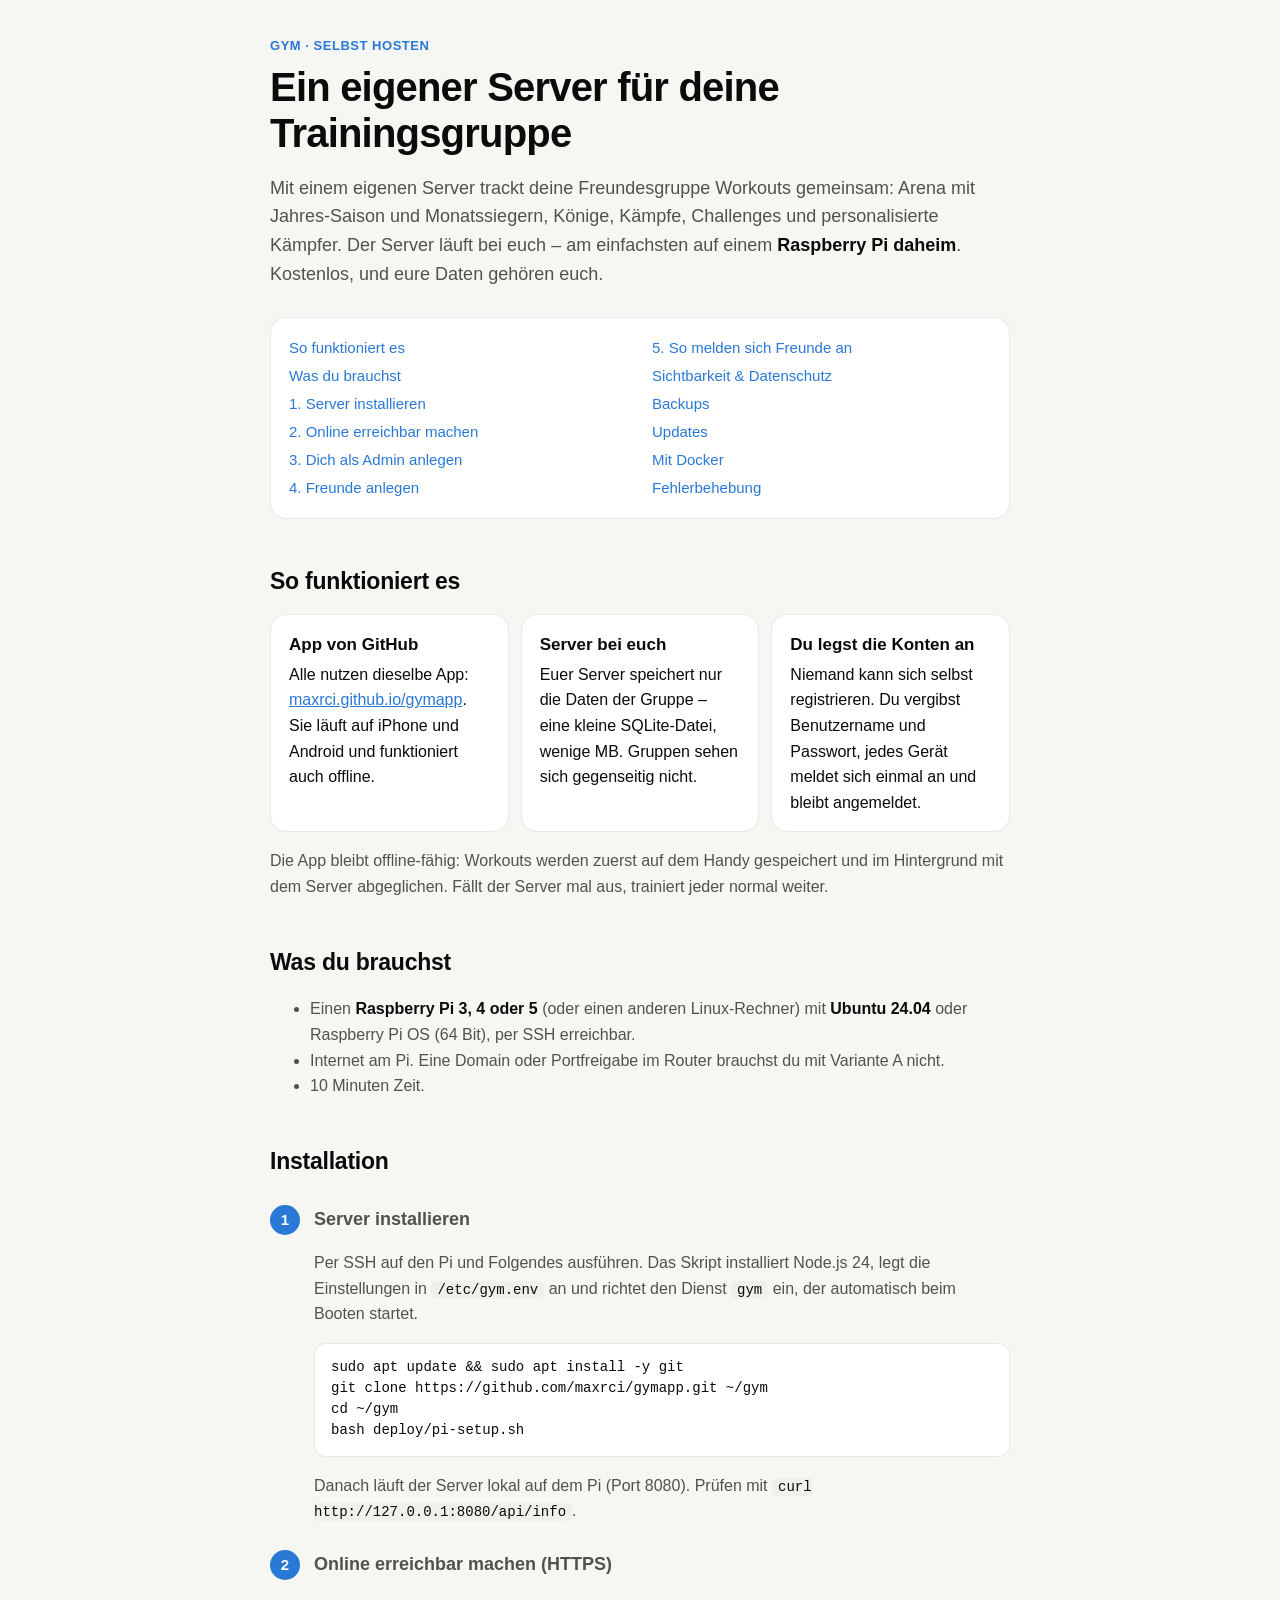
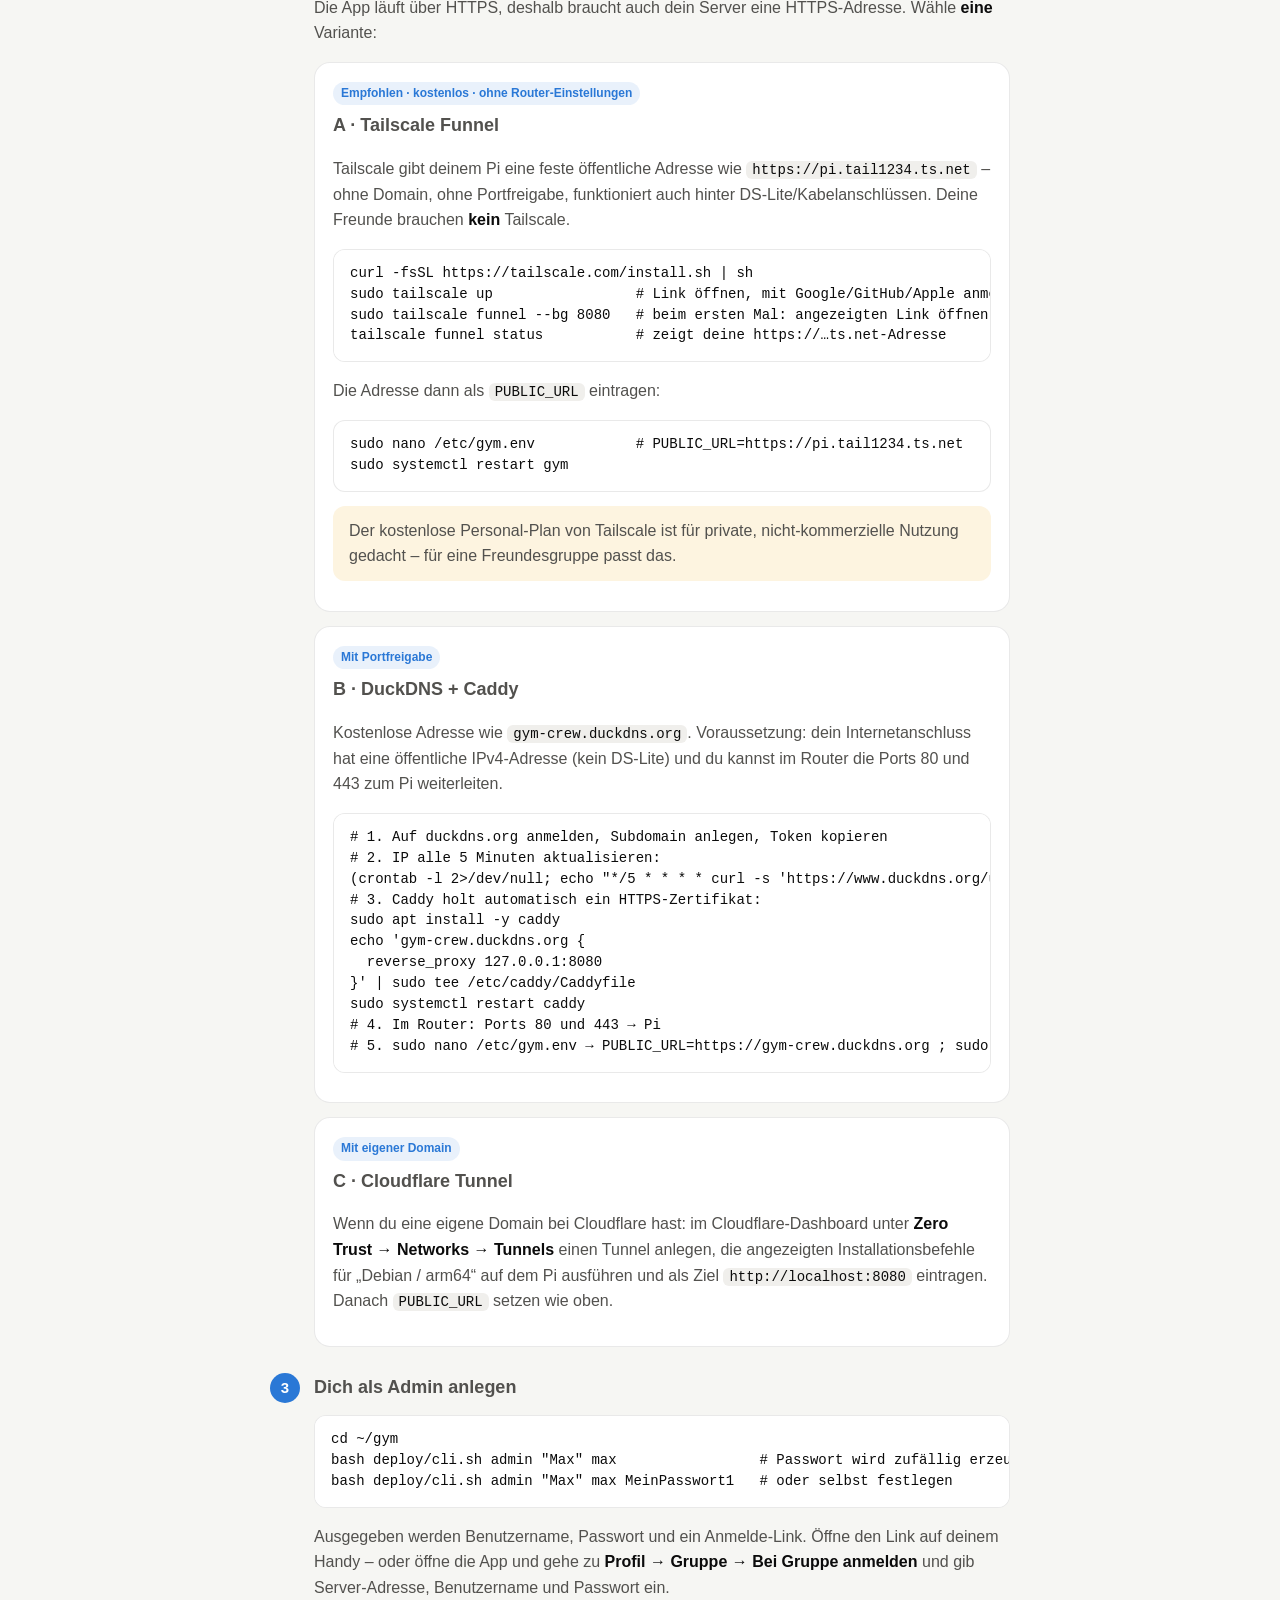
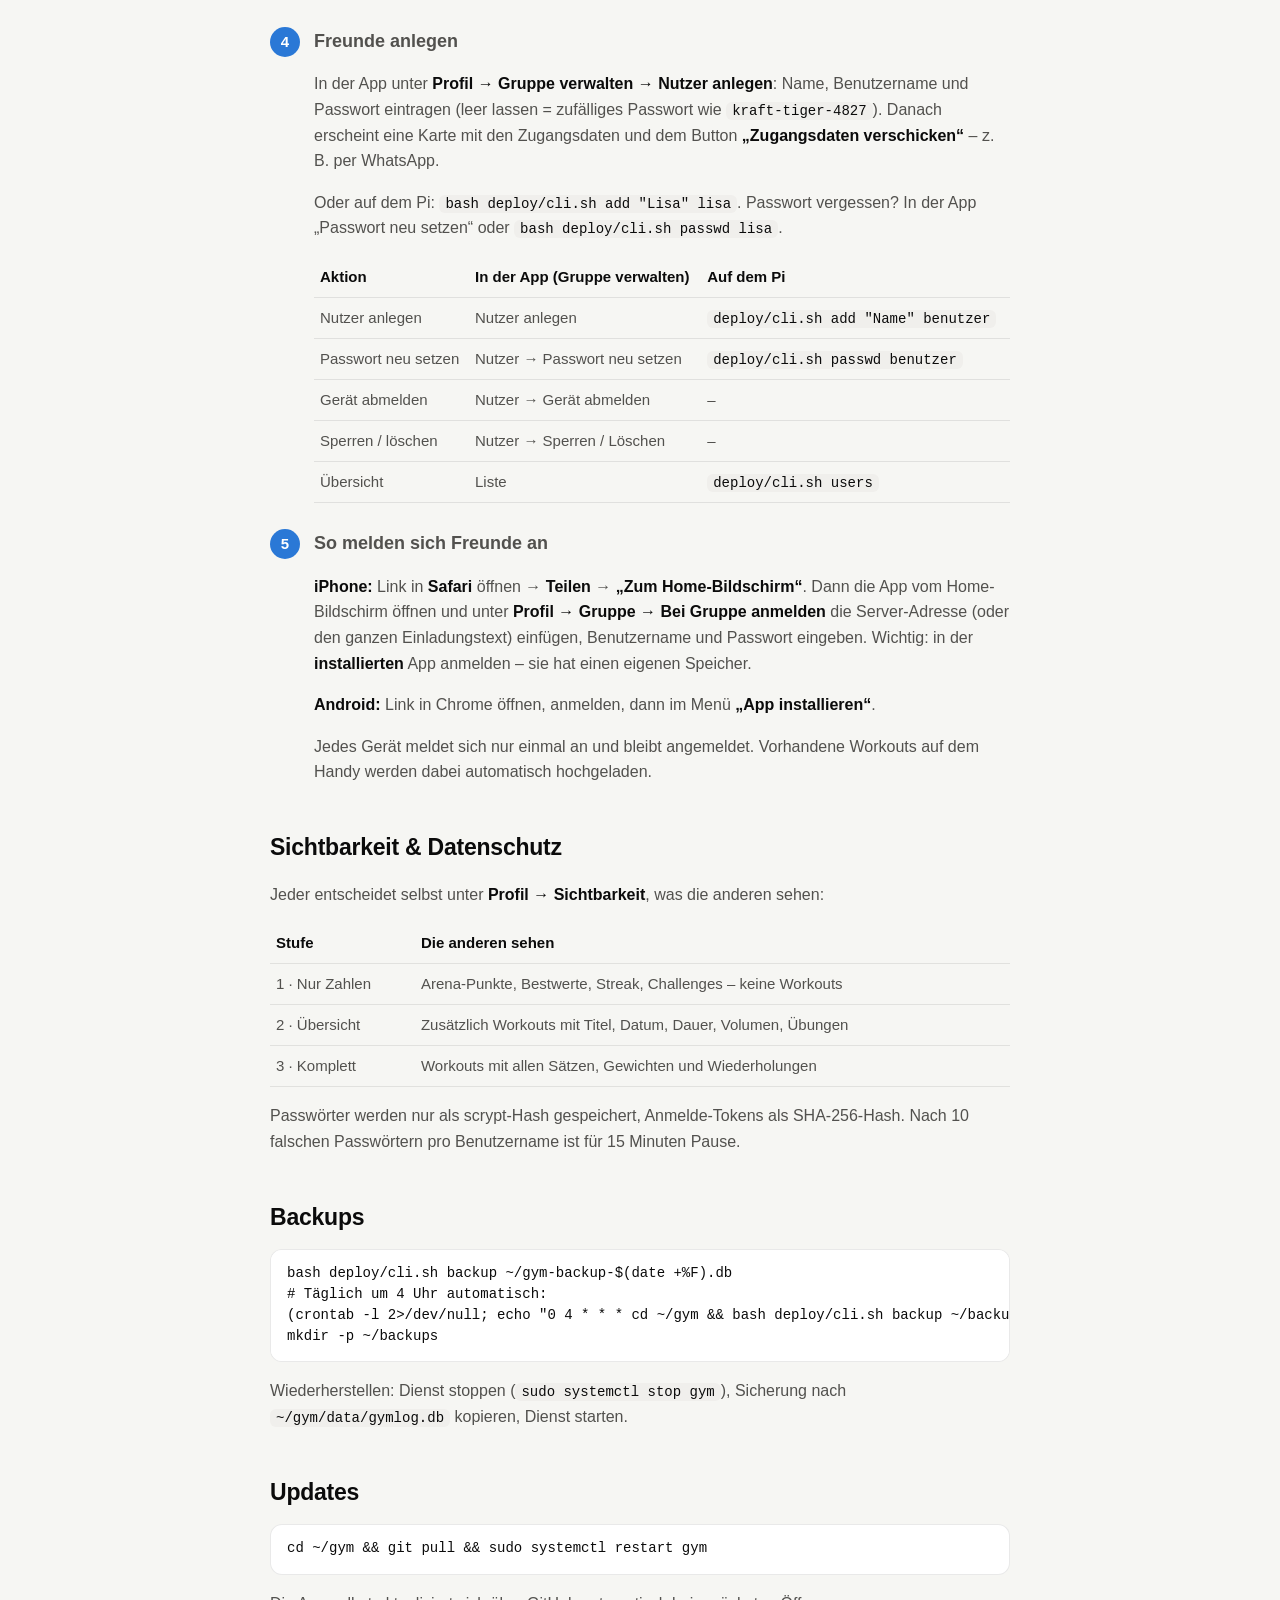
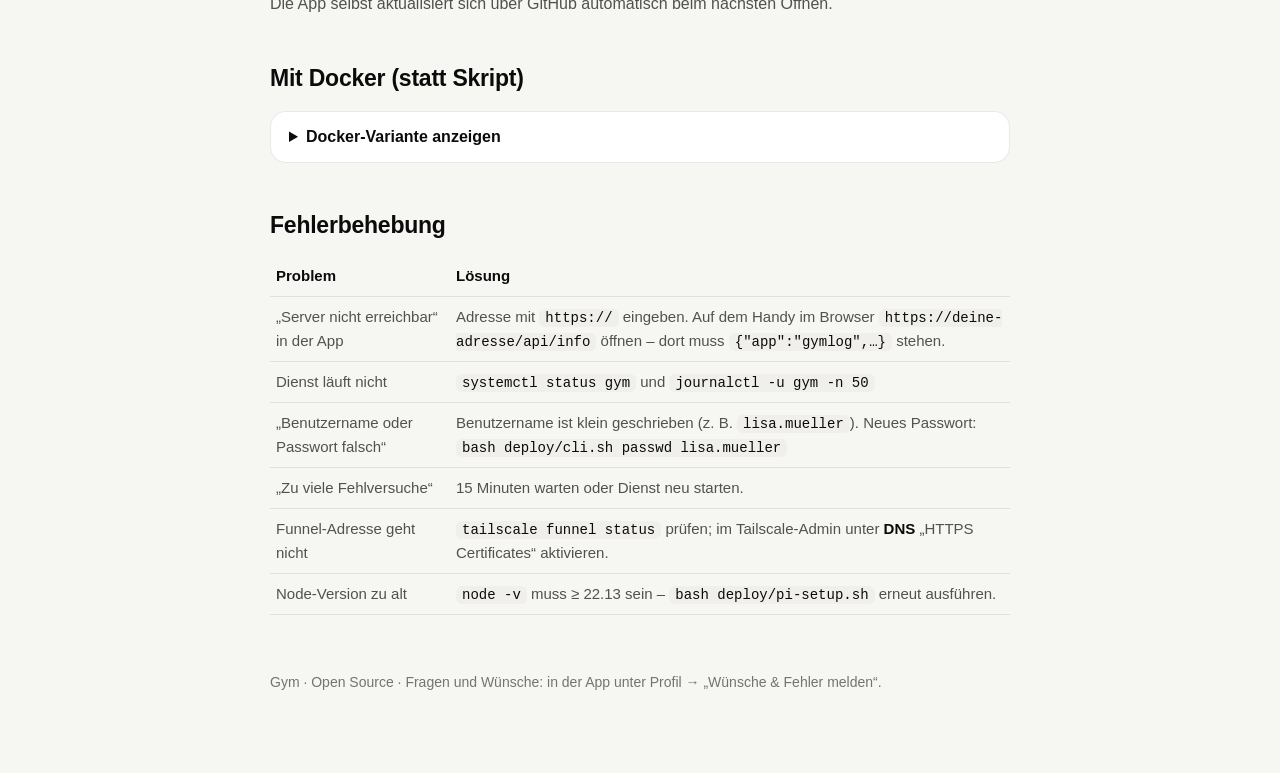
==== commit 2e88ed15: "Anleitung: Server direkt aus main klonen Co-Authored-By: Claude Opus 5.5 <noreply@anthropic.com>" ====
--- a/selfhost.html
+++ b/selfhost.html
@@ -86,7 +86,7 @@
 <li id="install"><h3>Server installieren</h3>
   <p>Per SSH auf den Pi und Folgendes ausführen. Das Skript installiert Node.js 24, legt die Einstellungen in <code>/etc/gym.env</code> an und richtet den Dienst <code>gym</code> ein, der automatisch beim Booten startet.</p>
 <pre><code>sudo apt update &amp;&amp; sudo apt install -y git
-git clone -b distribution https://github.com/maxrci/gymapp.git ~/gym
+git clone https://github.com/maxrci/gymapp.git ~/gym
 cd ~/gym
 bash deploy/pi-setup.sh</code></pre>
   <p>Danach läuft der Server lokal auf dem Pi (Port 8080). Prüfen mit <code>curl http://127.0.0.1:8080/api/info</code>.</p>
@@ -181,7 +181,7 @@
 <h2 id="docker">Mit Docker (statt Skript)</h2>
 <details><summary>Docker-Variante anzeigen</summary>
 <pre><code>curl -fsSL https://get.docker.com | sh
-git clone -b distribution https://github.com/maxrci/gymapp.git ~/gym &amp;&amp; cd ~/gym
+git clone https://github.com/maxrci/gymapp.git ~/gym &amp;&amp; cd ~/gym
 cp .env.example .env &amp;&amp; nano .env
 docker compose up -d --build                    # nur lokal (Port 8080, z. B. mit Tailscale Funnel)
 docker compose --profile caddy up -d --build    # mit Caddy (Variante B)
